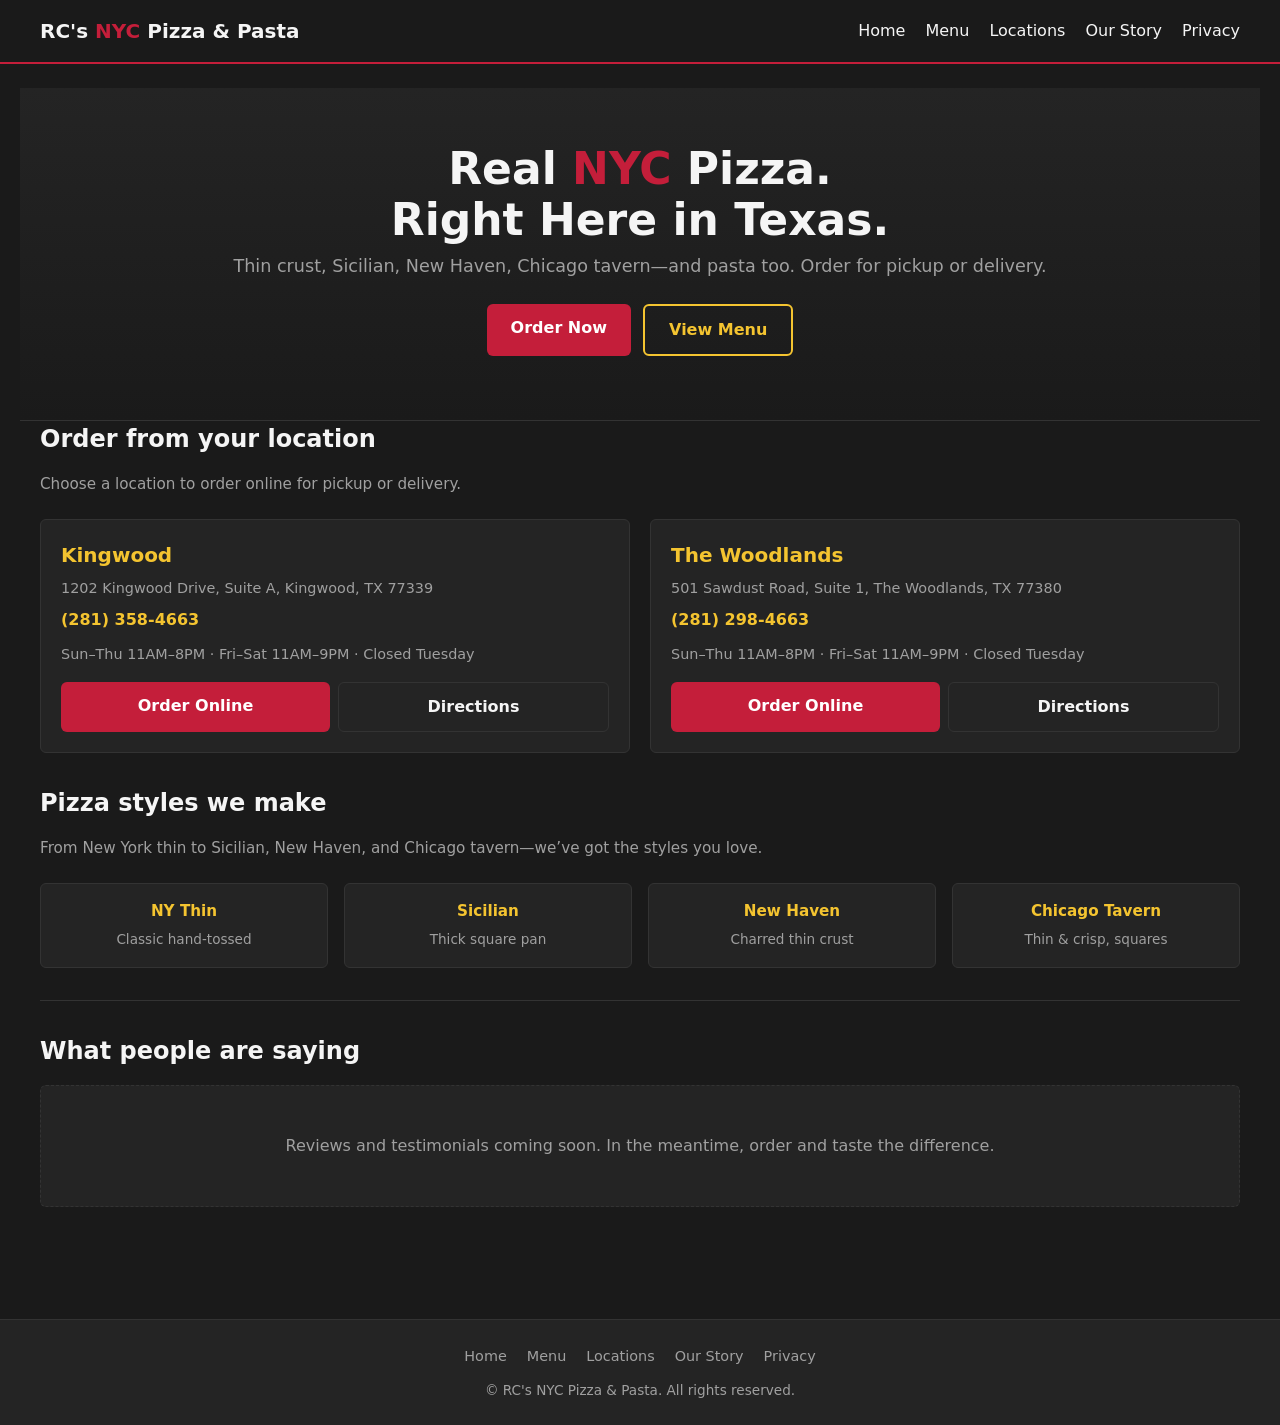
==== index.html @ 8e0afe94 "Refine .gitignore to exclude additional OS and cursor-related files" ====
<!DOCTYPE html>
<html lang="en">
<head>
  <meta charset="UTF-8">
  <meta name="viewport" content="width=device-width, initial-scale=1">
  <title>RC's NYC Pizza & Pasta | Authentic NYC-Style Pizza in Kingwood & The Woodlands, TX</title>
  <meta name="description" content="RC's NYC Pizza & Pasta serves authentic New York–style pizza, Sicilian, New Haven, and Chicago tavern-style in Kingwood and The Woodlands. Order online for pickup or delivery.">
  <link rel="canonical" href="https://rcsnycpizza.com/">
  <!-- Open Graph -->
  <meta property="og:type" content="website">
  <meta property="og:url" content="https://rcsnycpizza.com/">
  <meta property="og:title" content="RC's NYC Pizza & Pasta | NYC-Style Pizza in Kingwood & The Woodlands">
  <meta property="og:description" content="Authentic NYC-style pizza, Sicilian, New Haven & Chicago tavern-style. Order online in Kingwood and The Woodlands, TX.">
  <meta property="og:locale" content="en_US">
  <link rel="stylesheet" href="assets/css/styles.css">
  <script type="application/ld+json">
  {
    "@context": "https://schema.org",
    "@type": "Restaurant",
    "name": "RC's NYC Pizza & Pasta",
    "description": "Authentic NYC-style pizza and pasta in Kingwood and The Woodlands, Texas.",
    "url": "https://rcsnycpizza.com",
    "servesCuisine": "Italian",
    "hasMenu": "https://rcsnycpizza.com/menu.html",
    "sameAs": [],
    "location": [
      {
        "@type": "Place",
        "address": {
          "@type": "PostalAddress",
          "streetAddress": "1202 Kingwood Drive, Suite A",
          "addressLocality": "Kingwood",
          "addressRegion": "TX",
          "postalCode": "77339"
        },
        "telephone": "+1-281-358-4663"
      },
      {
        "@type": "Place",
        "address": {
          "@type": "PostalAddress",
          "streetAddress": "501 Sawdust Road, Suite 1",
          "addressLocality": "The Woodlands",
          "addressRegion": "TX",
          "postalCode": "77380"
        },
        "telephone": "+1-281-298-4663"
      }
    ]
  }
  </script>
</head>
<body>
  <header class="site-header">
    <div class="wrap">
      <div class="logo"><a href="index.html">RC's <span>NYC</span> Pizza & Pasta</a></div>
      <nav class="nav">
        <ul>
          <li><a href="index.html">Home</a></li>
          <li><a href="menu.html">Menu</a></li>
          <li><a href="locations.html">Locations</a></li>
          <li><a href="story.html">Our Story</a></li>
          <li><a href="privacy.html">Privacy</a></li>
        </ul>
      </nav>
    </div>
  </header>

  <main>
    <section class="hero">
      <div class="wrap">
        <h1>Real <span class="accent">NYC</span> Pizza.<br>Right Here in Texas.</h1>
        <p class="tagline">Thin crust, Sicilian, New Haven, Chicago tavern—and pasta too. Order for pickup or delivery.</p>
        <div class="cta-group">
          <a href="locations.html" class="btn btn-primary">Order Now</a>
          <a href="menu.html" class="btn btn-secondary">View Menu</a>
        </div>
      </div>
    </section>

    <div class="wrap">
      <h2 class="section-title">Order from your location</h2>
      <p class="section-subtitle">Choose a location to order online for pickup or delivery.</p>
      <div class="locations-grid">
        <article class="location-card">
          <h3>Kingwood</h3>
          <p class="address">1202 Kingwood Drive, Suite A, Kingwood, TX 77339</p>
          <p class="phone"><a href="tel:+12813584663">(281) 358-4663</a></p>
          <p class="hours">Sun–Thu 11AM–8PM · Fri–Sat 11AM–9PM · Closed Tuesday</p>
          <div class="actions">
            <a href="https://order.toasttab.com/online/rc-s-nyc-pizza-pasta-kingwood-1202-kingwood-drive-suite-a" class="btn btn-primary" target="_blank" rel="noopener">Order Online</a>
            <a href="https://www.google.com/maps/search/?api=1&query=1202+Kingwood+Drive+Suite+A+Kingwood+TX+77339" class="btn btn-outline" target="_blank" rel="noopener">Directions</a>
          </div>
        </article>
        <article class="location-card">
          <h3>The Woodlands</h3>
          <p class="address">501 Sawdust Road, Suite 1, The Woodlands, TX 77380</p>
          <p class="phone"><a href="tel:+12812984663">(281) 298-4663</a></p>
          <p class="hours">Sun–Thu 11AM–8PM · Fri–Sat 11AM–9PM · Closed Tuesday</p>
          <div class="actions">
            <a href="https://order.toasttab.com/" class="btn btn-primary" target="_blank" rel="noopener">Order Online</a>
            <a href="https://www.google.com/maps/search/?api=1&query=501+Sawdust+Road+Suite+1+The+Woodlands+TX+77380" class="btn btn-outline" target="_blank" rel="noopener">Directions</a>
          </div>
        </article>
      </div>

      <section class="pizza-styles">
        <h2 class="section-title">Pizza styles we make</h2>
        <p class="section-subtitle">From New York thin to Sicilian, New Haven, and Chicago tavern—we’ve got the styles you love.</p>
        <div class="pizza-styles-grid">
          <div class="pizza-style-card"><strong>NY Thin</strong><span>Classic hand-tossed</span></div>
          <div class="pizza-style-card"><strong>Sicilian</strong><span>Thick square pan</span></div>
          <div class="pizza-style-card"><strong>New Haven</strong><span>Charred thin crust</span></div>
          <div class="pizza-style-card"><strong>Chicago Tavern</strong><span>Thin & crisp, squares</span></div>
        </div>
      </section>

      <section class="reviews-section">
        <h2 class="section-title">What people are saying</h2>
        <div class="reviews-placeholder">
          <p>Reviews and testimonials coming soon. In the meantime, order and taste the difference.</p>
        </div>
      </section>
    </div>
  </main>

  <footer class="site-footer">
    <div class="wrap">
      <nav>
        <ul>
          <li><a href="index.html">Home</a></li>
          <li><a href="menu.html">Menu</a></li>
          <li><a href="locations.html">Locations</a></li>
          <li><a href="story.html">Our Story</a></li>
          <li><a href="privacy.html">Privacy</a></li>
        </ul>
      </nav>
      <p class="copy">© RC's NYC Pizza & Pasta. All rights reserved.</p>
    </div>
  </footer>
  <script src="assets/js/site.js"></script>
</body>
</html>
---- assets/css/styles.css ----
/* RC's NYC Pizza & Pasta - Static styles */
:root {
  --bg: #1a1a1a;
  --bg-card: #242424;
  --text: #f5f5f5;
  --text-muted: #a0a0a0;
  --red: #c41e3a;
  --red-hover: #e02545;
  --yellow: #f4c430;
  --yellow-dim: #c9a01f;
  --border: #333;
  --radius: 6px;
  --font: system-ui, -apple-system, "Segoe UI", Roboto, sans-serif;
}

*,
*::before,
*::after {
  box-sizing: border-box;
}

html {
  scroll-behavior: smooth;
}

body {
  margin: 0;
  font-family: var(--font);
  font-size: 1rem;
  line-height: 1.5;
  color: var(--text);
  background: var(--bg);
  -webkit-font-smoothing: antialiased;
}

img {
  max-width: 100%;
  height: auto;
  display: block;
}

a {
  color: var(--yellow);
  text-decoration: none;
}

a:hover {
  color: var(--yellow-dim);
  text-decoration: underline;
}

/* Layout */
.site-header {
  background: var(--bg);
  border-bottom: 2px solid var(--red);
  padding: 1rem 1.25rem;
  position: sticky;
  top: 0;
  z-index: 100;
}

.site-header .wrap {
  max-width: 1200px;
  margin: 0 auto;
  display: flex;
  align-items: center;
  justify-content: space-between;
  flex-wrap: wrap;
  gap: 0.75rem;
}

.logo {
  font-size: 1.25rem;
  font-weight: 700;
  color: var(--text);
}

.logo a {
  color: inherit;
  text-decoration: none;
}

.logo a:hover {
  color: var(--yellow);
  text-decoration: none;
}

.logo span {
  color: var(--red);
}

.nav ul {
  list-style: none;
  margin: 0;
  padding: 0;
  display: flex;
  flex-wrap: wrap;
  gap: 0.5rem 1.25rem;
}

.nav a {
  color: var(--text);
  font-weight: 500;
}

.nav a:hover {
  color: var(--yellow);
}

/* Main content */
main {
  min-height: 50vh;
  padding: 1.5rem 1.25rem 3rem;
}

.wrap {
  max-width: 1200px;
  margin: 0 auto;
}

/* Buttons */
.btn {
  display: inline-block;
  padding: 0.75rem 1.5rem;
  font-family: var(--font);
  font-size: 1rem;
  font-weight: 600;
  text-align: center;
  border: none;
  border-radius: var(--radius);
  cursor: pointer;
  transition: background 0.2s, color 0.2s;
}

.btn-primary {
  background: var(--red);
  color: #fff;
}

.btn-primary:hover {
  background: var(--red-hover);
  color: #fff;
  text-decoration: none;
}

.btn-secondary {
  background: transparent;
  color: var(--yellow);
  border: 2px solid var(--yellow);
}

.btn-secondary:hover {
  background: var(--yellow);
  color: var(--bg);
  text-decoration: none;
}

.btn-block {
  width: 100%;
}

/* Hero */
.hero {
  text-align: center;
  padding: 2.5rem 1rem 3rem;
  background: linear-gradient(180deg, var(--bg-card) 0%, var(--bg) 100%);
  border-bottom: 1px solid var(--border);
}

.hero h1 {
  margin: 0 0 0.5rem;
  font-size: clamp(1.75rem, 5vw, 2.75rem);
  font-weight: 800;
  line-height: 1.15;
  color: var(--text);
}

.hero h1 .accent {
  color: var(--red);
}

.hero .tagline {
  margin: 0 0 1.5rem;
  font-size: 1.1rem;
  color: var(--text-muted);
}

.hero .cta-group {
  display: flex;
  flex-wrap: wrap;
  gap: 0.75rem;
  justify-content: center;
}

.hero .cta-group .btn {
  min-width: 140px;
}

/* Section titles */
.section-title {
  margin: 0 0 1rem;
  font-size: 1.5rem;
  font-weight: 700;
  color: var(--text);
}

.section-subtitle {
  margin: 0 0 1.5rem;
  color: var(--text-muted);
  font-size: 0.95rem;
}

/* Location cards (home + locations page) */
.locations-grid {
  display: grid;
  gap: 1.25rem;
}

.location-card {
  background: var(--bg-card);
  border: 1px solid var(--border);
  border-radius: var(--radius);
  padding: 1.25rem;
}

.location-card h3 {
  margin: 0 0 0.5rem;
  font-size: 1.25rem;
  color: var(--yellow);
}

.location-card .address {
  margin: 0 0 0.5rem;
  color: var(--text-muted);
  font-size: 0.9rem;
}

.location-card .phone {
  margin: 0 0 0.75rem;
}

.location-card .phone a {
  color: var(--yellow);
  font-weight: 600;
}

.location-card .hours {
  margin: 0 0 1rem;
  font-size: 0.9rem;
  color: var(--text-muted);
}

.location-card .actions {
  display: flex;
  flex-wrap: wrap;
  gap: 0.5rem;
}

.location-card .actions .btn {
  flex: 1;
  min-width: 120px;
}

/* Pizza styles section */
.pizza-styles {
  padding: 2rem 0;
}

.pizza-styles-grid {
  display: grid;
  grid-template-columns: repeat(auto-fill, minmax(140px, 1fr));
  gap: 1rem;
}

.pizza-style-card {
  background: var(--bg-card);
  border: 1px solid var(--border);
  border-radius: var(--radius);
  padding: 1rem;
  text-align: center;
}

.pizza-style-card strong {
  display: block;
  color: var(--yellow);
  font-size: 0.95rem;
  margin-bottom: 0.25rem;
}

.pizza-style-card span {
  font-size: 0.85rem;
  color: var(--text-muted);
}

/* Reviews placeholder */
.reviews-section {
  padding: 2rem 0;
  border-top: 1px solid var(--border);
}

.reviews-placeholder {
  background: var(--bg-card);
  border: 1px dashed var(--border);
  border-radius: var(--radius);
  padding: 2rem;
  text-align: center;
  color: var(--text-muted);
}

/* Footer */
.site-footer {
  background: var(--bg-card);
  border-top: 1px solid var(--border);
  padding: 1.5rem 1.25rem;
  margin-top: 2rem;
}

.site-footer .wrap {
  max-width: 1200px;
  margin: 0 auto;
  text-align: center;
}

.site-footer nav {
  margin-bottom: 0.75rem;
}

.site-footer ul {
  list-style: none;
  margin: 0;
  padding: 0;
  display: flex;
  flex-wrap: wrap;
  justify-content: center;
  gap: 0.5rem 1.25rem;
}

.site-footer a {
  color: var(--text-muted);
  font-size: 0.9rem;
}

.site-footer a:hover {
  color: var(--yellow);
}

.site-footer .copy {
  font-size: 0.85rem;
  color: var(--text-muted);
  margin: 0;
}

/* Page title (inner pages) */
.page-title {
  margin: 0 0 0.5rem;
  font-size: clamp(1.5rem, 4vw, 2rem);
  font-weight: 700;
}

.page-intro {
  margin: 0 0 1.5rem;
  color: var(--text-muted);
  font-size: 1rem;
}

/* Menu page */
.menu-filters {
  display: flex;
  flex-wrap: wrap;
  gap: 0.5rem;
  margin-bottom: 1.5rem;
}

.menu-filters .btn {
  padding: 0.5rem 1rem;
  font-size: 0.9rem;
  background: var(--bg-card);
  color: var(--text);
  border: 1px solid var(--border);
}

.menu-filters .btn:hover,
.menu-filters .btn.active {
  background: var(--red);
  color: #fff;
  border-color: var(--red);
}

.menu-disclaimer {
  margin: 0 0 1.5rem;
  padding: 0.75rem 1rem;
  background: var(--bg-card);
  border-left: 4px solid var(--yellow);
  border-radius: var(--radius);
  font-size: 0.9rem;
  color: var(--text-muted);
}

.menu-grid {
  display: grid;
  gap: 1rem;
}

.menu-item {
  background: var(--bg-card);
  border: 1px solid var(--border);
  border-radius: var(--radius);
  padding: 1rem 1.25rem;
}

.menu-item h3 {
  margin: 0 0 0.35rem;
  font-size: 1.1rem;
  color: var(--text);
}

.menu-item .description {
  margin: 0;
  font-size: 0.9rem;
  color: var(--text-muted);
}

.menu-item .sizes {
  margin-top: 0.5rem;
  font-size: 0.85rem;
  color: var(--yellow-dim);
}

/* Locations page - directions link */
.locations-grid .btn-outline {
  background: transparent;
  color: var(--text);
  border: 1px solid var(--border);
}

.locations-grid .btn-outline:hover {
  background: var(--bg-card);
  color: var(--yellow);
  border-color: var(--yellow);
}

/* Story page */
.story-content {
  max-width: 720px;
}

.story-content p {
  margin: 0 0 1rem;
  color: var(--text);
}

.story-content .cta-block {
  margin-top: 2rem;
}

/* Privacy page */
.privacy-content {
  max-width: 720px;
}

.privacy-content h2 {
  font-size: 1.2rem;
  margin: 1.5rem 0 0.5rem;
  color: var(--text);
}

.privacy-content p,
.privacy-content ul {
  margin: 0 0 1rem;
  color: var(--text-muted);
  font-size: 0.95rem;
}

.privacy-content ul {
  padding-left: 1.25rem;
}

/* Utility */
.sr-only {
  position: absolute;
  width: 1px;
  height: 1px;
  padding: 0;
  margin: -1px;
  overflow: hidden;
  clip: rect(0, 0, 0, 0);
  white-space: nowrap;
  border: 0;
}

/* Responsive */
@media (min-width: 640px) {
  .locations-grid {
    grid-template-columns: repeat(2, 1fr);
  }

  .hero {
    padding: 3.5rem 1rem 4rem;
  }
}

@media (min-width: 768px) {
  .site-header .wrap {
    flex-wrap: nowrap;
  }

  .pizza-styles-grid {
    grid-template-columns: repeat(4, 1fr);
  }

  .menu-grid {
    grid-template-columns: repeat(2, 1fr);
  }
}
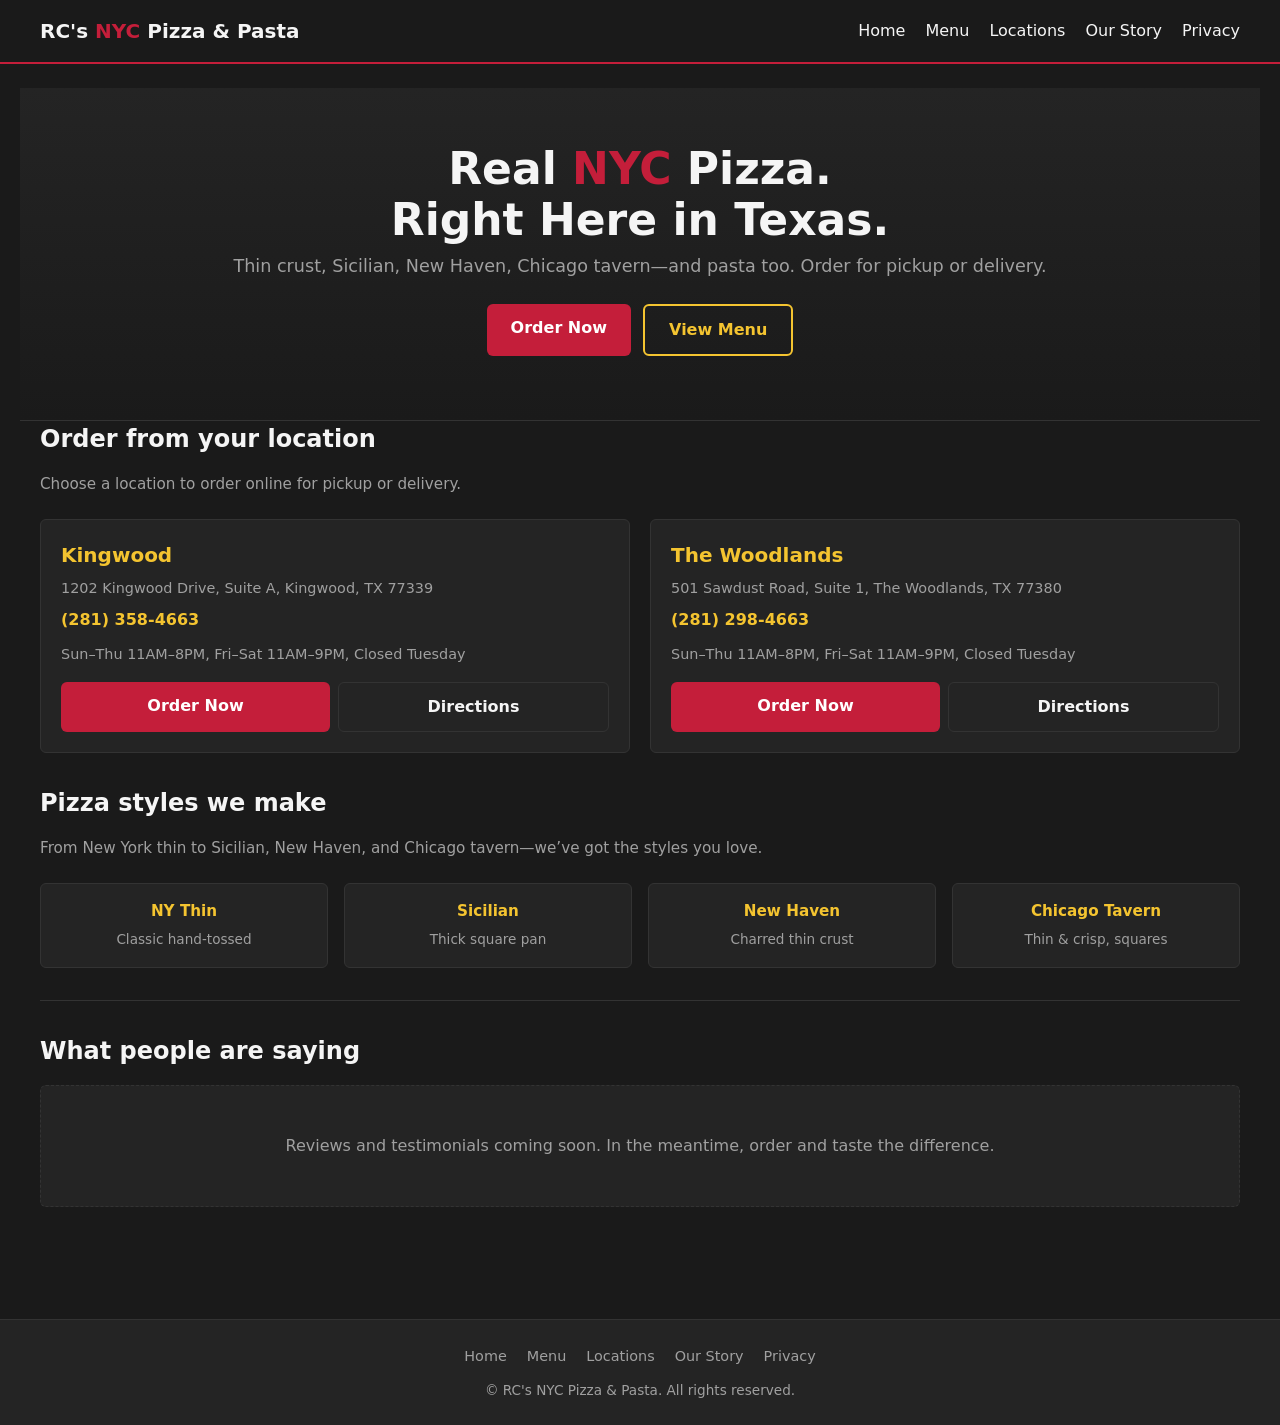
==== commit abe04825: "Refactor location section in index.html to use dynamic loading; added home.js for improved functiona" ====
--- a/index.html
+++ b/index.html
@@ -81,28 +81,7 @@
     <div class="wrap">
       <h2 class="section-title">Order from your location</h2>
       <p class="section-subtitle">Choose a location to order online for pickup or delivery.</p>
-      <div class="locations-grid">
-        <article class="location-card">
-          <h3>Kingwood</h3>
-          <p class="address">1202 Kingwood Drive, Suite A, Kingwood, TX 77339</p>
-          <p class="phone"><a href="tel:+12813584663">(281) 358-4663</a></p>
-          <p class="hours">Sun–Thu 11AM–8PM · Fri–Sat 11AM–9PM · Closed Tuesday</p>
-          <div class="actions">
-            <a href="https://order.toasttab.com/online/rc-s-nyc-pizza-pasta-kingwood-1202-kingwood-drive-suite-a" class="btn btn-primary" target="_blank" rel="noopener">Order Online</a>
-            <a href="https://www.google.com/maps/search/?api=1&query=1202+Kingwood+Drive+Suite+A+Kingwood+TX+77339" class="btn btn-outline" target="_blank" rel="noopener">Directions</a>
-          </div>
-        </article>
-        <article class="location-card">
-          <h3>The Woodlands</h3>
-          <p class="address">501 Sawdust Road, Suite 1, The Woodlands, TX 77380</p>
-          <p class="phone"><a href="tel:+12812984663">(281) 298-4663</a></p>
-          <p class="hours">Sun–Thu 11AM–8PM · Fri–Sat 11AM–9PM · Closed Tuesday</p>
-          <div class="actions">
-            <a href="https://order.toasttab.com/" class="btn btn-primary" target="_blank" rel="noopener">Order Online</a>
-            <a href="https://www.google.com/maps/search/?api=1&query=501+Sawdust+Road+Suite+1+The+Woodlands+TX+77380" class="btn btn-outline" target="_blank" rel="noopener">Directions</a>
-          </div>
-        </article>
-      </div>
+      <div id="home-locations" class="locations-grid"></div>
 
       <section class="pizza-styles">
         <h2 class="section-title">Pizza styles we make</h2>
@@ -139,5 +118,6 @@
     </div>
   </footer>
   <script src="assets/js/site.js"></script>
+  <script src="assets/js/home.js"></script>
 </body>
 </html>
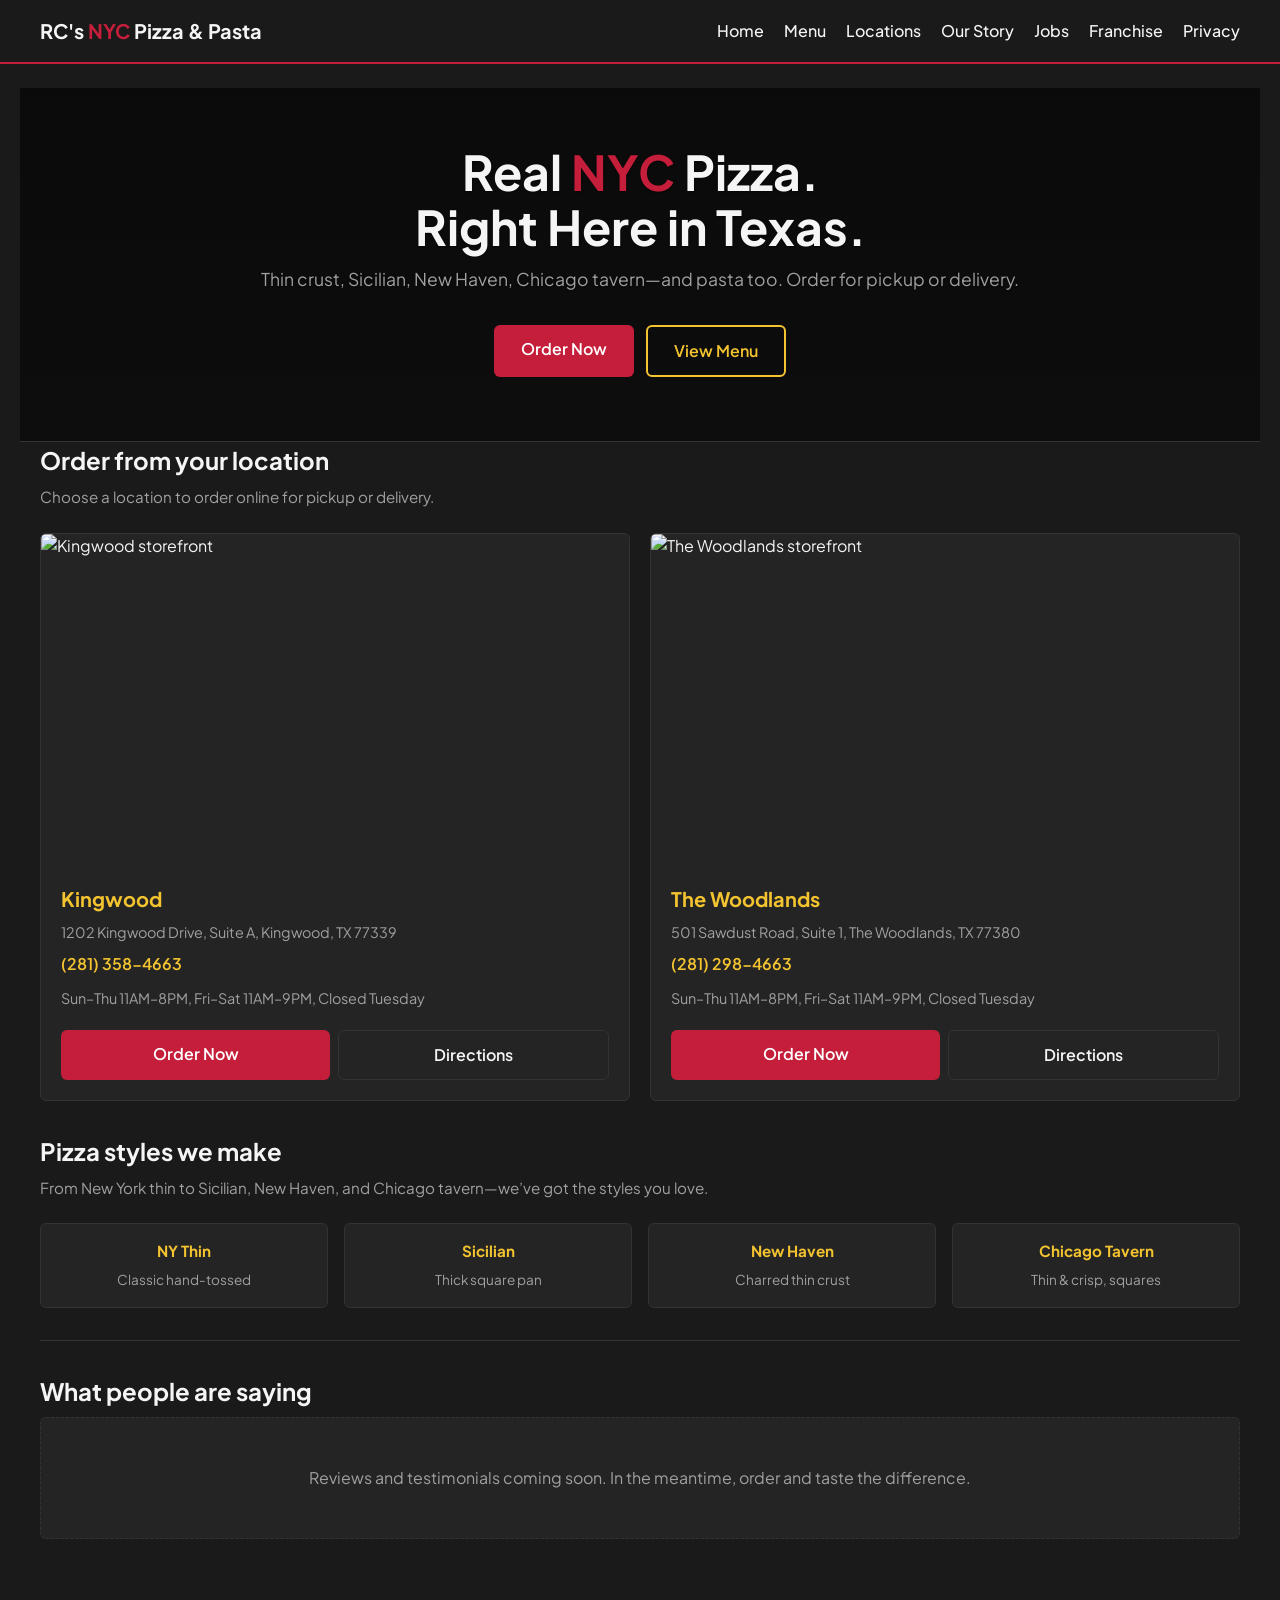
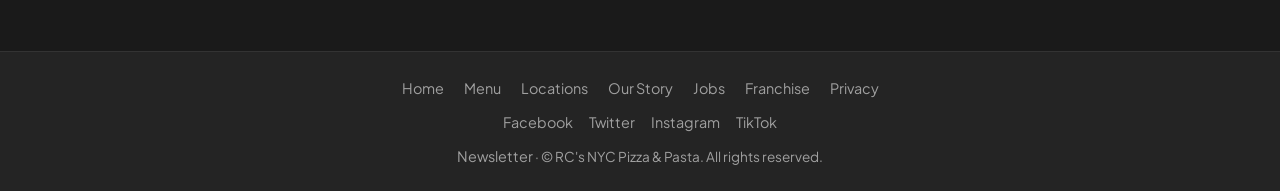
==== commit ce150a2d: "Enhance website structure and accessibility: added social media links, improved navigation with skip" ====
--- a/index.html
+++ b/index.html
@@ -12,6 +12,17 @@
   <meta property="og:title" content="RC's NYC Pizza & Pasta | NYC-Style Pizza in Kingwood & The Woodlands">
   <meta property="og:description" content="Authentic NYC-style pizza, Sicilian, New Haven & Chicago tavern-style. Order online in Kingwood and The Woodlands, TX.">
   <meta property="og:locale" content="en_US">
+  <meta property="og:image" content="https://rcsnycpizza.com/wp-content/uploads/2018/02/rcs-pizza-slice-1024x683.jpg">
+  <meta property="og:image:width" content="1024">
+  <meta property="og:image:height" content="683">
+  <meta name="twitter:card" content="summary_large_image">
+  <meta name="twitter:image" content="https://rcsnycpizza.com/wp-content/uploads/2018/02/rcs-pizza-slice-1024x683.jpg">
+  <link rel="preconnect" href="https://rcsnycpizza.com" crossorigin>
+  <link rel="icon" href="https://rcsnycpizza.com/wp-content/uploads/2022/08/logo-new-small-300x149.png" type="image/png">
+  <link rel="apple-touch-icon" href="https://rcsnycpizza.com/wp-content/uploads/2022/08/logo-new-small-300x149.png">
+  <link rel="preconnect" href="https://fonts.googleapis.com">
+  <link rel="preconnect" href="https://fonts.gstatic.com" crossorigin>
+  <link href="https://fonts.googleapis.com/css2?family=Plus+Jakarta+Sans:wght@400;600;700&display=swap" rel="stylesheet">
   <link rel="stylesheet" href="assets/css/styles.css">
   <script type="application/ld+json">
   {
@@ -22,7 +33,12 @@
     "url": "https://rcsnycpizza.com",
     "servesCuisine": "Italian",
     "hasMenu": "https://rcsnycpizza.com/menu.html",
-    "sameAs": [],
+    "sameAs": [
+    "https://www.facebook.com/RCSNYCPizza",
+    "https://twitter.com/rcspizza",
+    "https://instagram.com/rcsnycpizza",
+    "https://www.tiktok.com/@rcsnycpizza"
+  ],
     "location": [
       {
         "@type": "Place",
@@ -51,22 +67,26 @@
   </script>
 </head>
 <body>
+  <a href="#content" class="skip-link">Skip to content</a>
   <header class="site-header">
     <div class="wrap">
       <div class="logo"><a href="index.html">RC's <span>NYC</span> Pizza & Pasta</a></div>
-      <nav class="nav">
+      <button type="button" class="nav-toggle" aria-label="Toggle menu" aria-expanded="false" aria-controls="main-nav"></button>
+      <nav class="nav" id="main-nav" aria-label="Main navigation">
         <ul>
           <li><a href="index.html">Home</a></li>
           <li><a href="menu.html">Menu</a></li>
           <li><a href="locations.html">Locations</a></li>
           <li><a href="story.html">Our Story</a></li>
+          <li><a href="jobs.html">Jobs</a></li>
+          <li><a href="franchise.html">Franchise</a></li>
           <li><a href="privacy.html">Privacy</a></li>
         </ul>
       </nav>
     </div>
   </header>
 
-  <main>
+  <main id="content">
     <section class="hero">
       <div class="wrap">
         <h1>Real <span class="accent">NYC</span> Pizza.<br>Right Here in Texas.</h1>
@@ -111,10 +131,18 @@
           <li><a href="menu.html">Menu</a></li>
           <li><a href="locations.html">Locations</a></li>
           <li><a href="story.html">Our Story</a></li>
+          <li><a href="jobs.html">Jobs</a></li>
+          <li><a href="franchise.html">Franchise</a></li>
           <li><a href="privacy.html">Privacy</a></li>
         </ul>
       </nav>
-      <p class="copy">© RC's NYC Pizza & Pasta. All rights reserved.</p>
+      <div class="footer-social">
+        <a href="https://www.facebook.com/RCSNYCPizza" target="_blank" rel="noopener" aria-label="Facebook">Facebook</a>
+        <a href="https://twitter.com/rcspizza" target="_blank" rel="noopener" aria-label="Twitter">Twitter</a>
+        <a href="https://instagram.com/rcsnycpizza" target="_blank" rel="noopener" aria-label="Instagram">Instagram</a>
+        <a href="https://www.tiktok.com/@rcsnycpizza" target="_blank" rel="noopener" aria-label="TikTok">TikTok</a>
+      </div>
+      <p class="copy"><a href="#newsletter" class="newsletter-link">Newsletter</a> · © RC's NYC Pizza & Pasta. All rights reserved.</p>
     </div>
   </footer>
   <script src="assets/js/site.js"></script>
--- a/assets/css/styles.css
+++ b/assets/css/styles.css
@@ -10,7 +10,7 @@
   --yellow-dim: #c9a01f;
   --border: #333;
   --radius: 6px;
-  --font: system-ui, -apple-system, "Segoe UI", Roboto, sans-serif;
+  --font: "Plus Jakarta Sans", system-ui, -apple-system, "Segoe UI", Roboto, sans-serif;
 }
 
 *,
@@ -42,11 +42,38 @@
 a {
   color: var(--yellow);
   text-decoration: none;
+  transition: color 0.2s ease;
 }
 
 a:hover {
   color: var(--yellow-dim);
   text-decoration: underline;
+}
+
+a:focus-visible,
+button:focus-visible {
+  outline: 2px solid var(--yellow);
+  outline-offset: 2px;
+}
+
+/* Skip link - visible on focus for keyboard users */
+.skip-link {
+  position: absolute;
+  top: -3rem;
+  left: 1rem;
+  padding: 0.5rem 1rem;
+  background: var(--red);
+  color: #fff;
+  font-weight: 600;
+  z-index: 1000;
+  border-radius: var(--radius);
+  transition: top 0.2s ease;
+}
+
+.skip-link:focus {
+  top: 1rem;
+  outline: 2px solid var(--yellow);
+  outline-offset: 2px;
 }
 
 /* Layout */
@@ -105,6 +132,37 @@
 
 .nav a:hover {
   color: var(--yellow);
+}
+
+/* Hamburger toggle - hidden on desktop, 44px touch target on mobile */
+.nav-toggle {
+  display: none;
+  align-items: center;
+  justify-content: center;
+  width: 44px;
+  min-width: 44px;
+  height: 44px;
+  min-height: 44px;
+  padding: 0;
+  background: transparent;
+  border: 1px solid var(--border);
+  border-radius: var(--radius);
+  color: var(--text);
+  cursor: pointer;
+  flex-shrink: 0;
+}
+
+.nav-toggle:hover {
+  background: var(--bg-card);
+  color: var(--yellow);
+}
+
+.nav-toggle::before {
+  content: '';
+  width: 22px;
+  height: 2px;
+  background: currentColor;
+  box-shadow: 0 -6px 0 currentColor, 0 6px 0 currentColor;
 }
 
 /* Main content */
@@ -129,7 +187,7 @@
   border: none;
   border-radius: var(--radius);
   cursor: pointer;
-  transition: background 0.2s, color 0.2s;
+  transition: background 0.2s ease, color 0.2s ease, border-color 0.2s ease;
 }
 
 .btn-primary {
@@ -162,17 +220,19 @@
 /* Hero */
 .hero {
   text-align: center;
-  padding: 2.5rem 1rem 3rem;
-  background: linear-gradient(180deg, var(--bg-card) 0%, var(--bg) 100%);
+  padding: 3rem 1rem 4rem;
+  background: linear-gradient(180deg, rgba(0, 0, 0, 0.6) 0%, rgba(0, 0, 0, 0.5) 100%),
+    url("https://rcsnycpizza.com/wp-content/uploads/2018/02/rcs-pizza-slice-1024x683.jpg") center / cover no-repeat;
   border-bottom: 1px solid var(--border);
 }
 
 .hero h1 {
-  margin: 0 0 0.5rem;
-  font-size: clamp(1.75rem, 5vw, 2.75rem);
-  font-weight: 800;
+  margin: 0 0 0.75rem;
+  font-size: clamp(1.9rem, 5vw, 3rem);
+  font-weight: 700;
   line-height: 1.15;
   color: var(--text);
+  text-shadow: 0 1px 2px rgba(0, 0, 0, 0.5);
 }
 
 .hero h1 .accent {
@@ -180,9 +240,10 @@
 }
 
 .hero .tagline {
-  margin: 0 0 1.5rem;
+  margin: 0 0 2rem;
   font-size: 1.1rem;
   color: var(--text-muted);
+  text-shadow: 0 1px 2px rgba(0, 0, 0, 0.4);
 }
 
 .hero .cta-group {
@@ -198,7 +259,7 @@
 
 /* Section titles */
 .section-title {
-  margin: 0 0 1rem;
+  margin: 0 0 0.5rem;
   font-size: 1.5rem;
   font-weight: 700;
   color: var(--text);
@@ -220,7 +281,32 @@
   background: var(--bg-card);
   border: 1px solid var(--border);
   border-radius: var(--radius);
-  padding: 1.25rem;
+  padding: 0;
+  overflow: hidden;
+}
+
+.location-card > img {
+  width: 100%;
+  aspect-ratio: 16 / 9;
+  object-fit: cover;
+}
+
+.location-card > h3,
+.location-card > .address,
+.location-card > .phone,
+.location-card > .hours,
+.location-card > .actions {
+  padding-left: 1.25rem;
+  padding-right: 1.25rem;
+}
+
+.location-card > h3 {
+  padding-top: 1.25rem;
+}
+
+.location-card > .actions {
+  padding-top: 0.25rem;
+  padding-bottom: 1.25rem;
 }
 
 .location-card h3 {
@@ -348,6 +434,26 @@
   font-size: 0.85rem;
   color: var(--text-muted);
   margin: 0;
+}
+
+.footer-social {
+  display: flex;
+  flex-wrap: wrap;
+  justify-content: center;
+  gap: 0.5rem 1rem;
+  margin-bottom: 0.75rem;
+}
+
+.footer-social a {
+  font-size: 0.9rem;
+}
+
+.newsletter-link {
+  color: var(--text-muted);
+}
+
+.newsletter-link:hover {
+  color: var(--yellow);
 }
 
 /* Page title (inner pages) */
@@ -488,7 +594,50 @@
   border: 0;
 }
 
-/* Responsive */
+/* Responsive - mobile nav */
+@media (max-width: 767px) {
+  .nav-toggle {
+    display: flex;
+  }
+
+  .nav {
+    display: none;
+    position: absolute;
+    top: 100%;
+    left: 0;
+    right: 0;
+    background: var(--bg);
+    border-bottom: 1px solid var(--border);
+    padding: 1rem 1.25rem;
+    box-shadow: 0 4px 12px rgba(0, 0, 0, 0.3);
+  }
+
+  .nav.nav--open {
+    display: block;
+  }
+
+  .nav ul {
+    flex-direction: column;
+    gap: 0;
+  }
+
+  .nav li {
+    border-bottom: 1px solid var(--border);
+  }
+
+  .nav li:last-child {
+    border-bottom: 0;
+  }
+
+  .nav a {
+    display: flex;
+    align-items: center;
+    padding: 0.75rem 0;
+    min-height: 44px;
+    line-height: 1.3;
+  }
+}
+
 @media (min-width: 640px) {
   .locations-grid {
     grid-template-columns: repeat(2, 1fr);
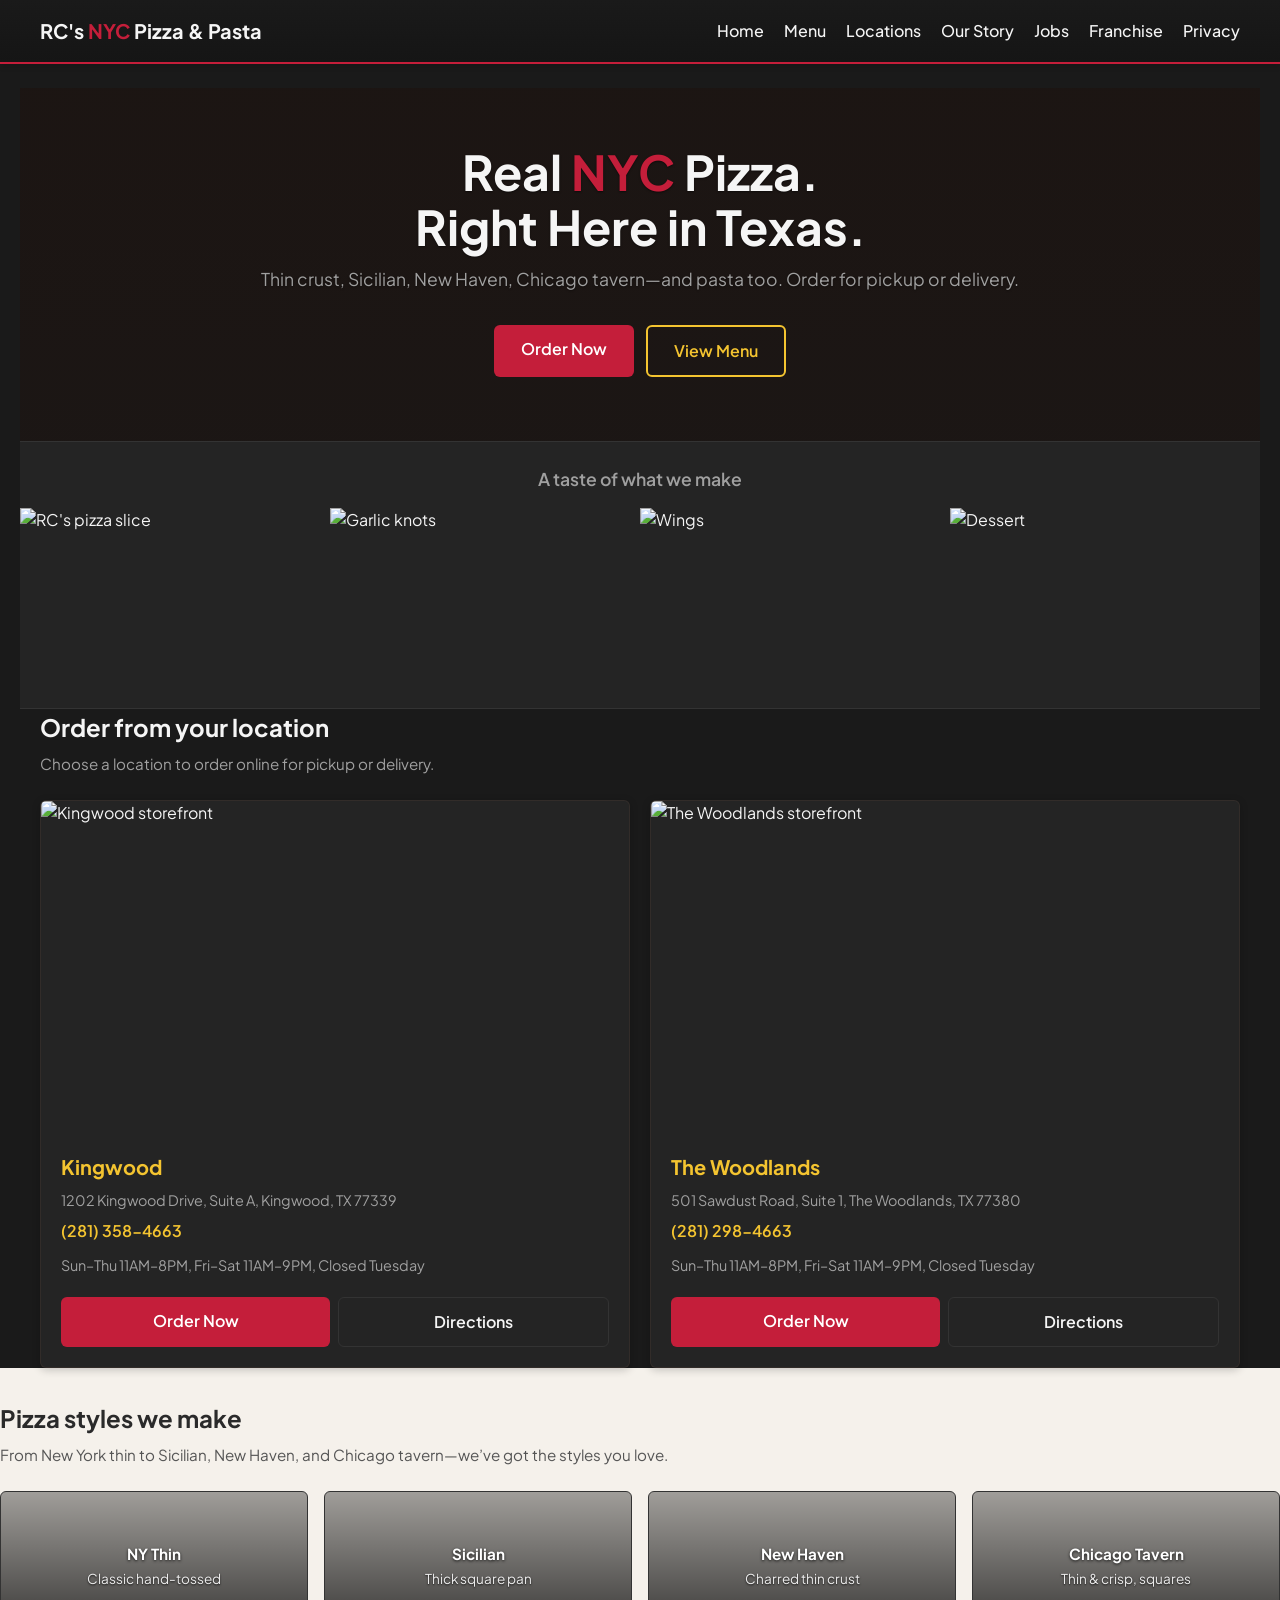
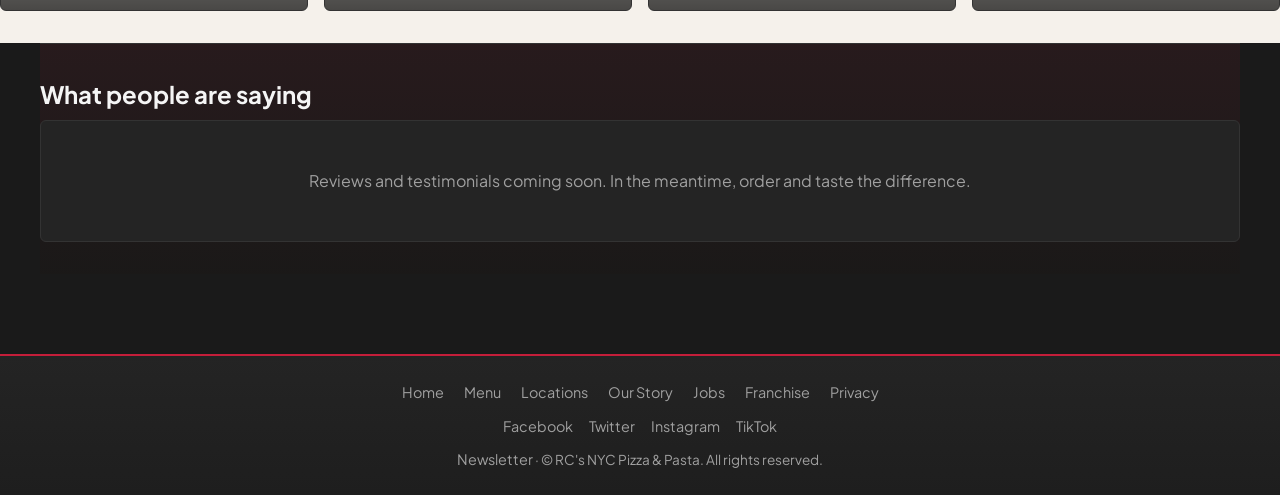
==== commit 2eacf387: "Add food image strip section and enhance styles for better layout" ====
--- a/index.html
+++ b/index.html
@@ -98,12 +98,22 @@
       </div>
     </section>
 
+    <section class="food-strip" aria-label="A taste of what we make">
+      <h2 class="food-strip-title">A taste of what we make</h2>
+      <div class="food-strip-grid">
+        <img src="https://rcsnycpizza.com/wp-content/uploads/2018/02/rcs-pizza-slice-1024x683.jpg" alt="RC's pizza slice" loading="lazy" decoding="async">
+        <img src="https://rcsnycpizza.com/wp-content/uploads/2018/02/garlic-knots.jpg" alt="Garlic knots" loading="lazy" decoding="async">
+        <img src="https://rcsnycpizza.com/wp-content/uploads/2018/02/wings.jpg" alt="Wings" loading="lazy" decoding="async">
+        <img src="https://rcsnycpizza.com/wp-content/uploads/2022/12/rcpizza-dessert.jpeg" alt="Dessert" loading="lazy" decoding="async">
+      </div>
+    </section>
+
     <div class="wrap">
       <h2 class="section-title">Order from your location</h2>
       <p class="section-subtitle">Choose a location to order online for pickup or delivery.</p>
       <div id="home-locations" class="locations-grid"></div>
 
-      <section class="pizza-styles">
+      <section class="pizza-styles section-alt">
         <h2 class="section-title">Pizza styles we make</h2>
         <p class="section-subtitle">From New York thin to Sicilian, New Haven, and Chicago tavern—we’ve got the styles you love.</p>
         <div class="pizza-styles-grid">
--- a/assets/css/styles.css
+++ b/assets/css/styles.css
@@ -11,6 +11,9 @@
   --border: #333;
   --radius: 6px;
   --font: "Plus Jakarta Sans", system-ui, -apple-system, "Segoe UI", Roboto, sans-serif;
+  --section-light: #f5f1eb;
+  --section-light-text: #2a2a2a;
+  --section-light-muted: #555;
 }
 
 *,
@@ -78,12 +81,13 @@
 
 /* Layout */
 .site-header {
-  background: var(--bg);
+  background: linear-gradient(180deg, var(--bg) 0%, #151515 100%);
   border-bottom: 2px solid var(--red);
   padding: 1rem 1.25rem;
   position: sticky;
   top: 0;
   z-index: 100;
+  box-shadow: 0 2px 6px rgba(0, 0, 0, 0.15);
 }
 
 .site-header .wrap {
@@ -221,7 +225,7 @@
 .hero {
   text-align: center;
   padding: 3rem 1rem 4rem;
-  background: linear-gradient(180deg, rgba(0, 0, 0, 0.6) 0%, rgba(0, 0, 0, 0.5) 100%),
+  background: linear-gradient(180deg, rgba(30, 15, 10, 0.45) 0%, rgba(30, 15, 10, 0.35) 100%),
     url("https://rcsnycpizza.com/wp-content/uploads/2018/02/rcs-pizza-slice-1024x683.jpg") center / cover no-repeat;
   border-bottom: 1px solid var(--border);
 }
@@ -257,6 +261,45 @@
   min-width: 140px;
 }
 
+/* Food image strip */
+.food-strip {
+  background: var(--bg-card);
+  padding: 1.5rem 0 0;
+  border-bottom: 1px solid var(--border);
+}
+
+.food-strip-title {
+  text-align: center;
+  margin: 0 0 1rem;
+  font-size: 1.1rem;
+  font-weight: 600;
+  color: var(--text-muted);
+}
+
+.food-strip-grid {
+  display: grid;
+  grid-template-columns: repeat(4, 1fr);
+  gap: 0;
+  max-width: 100%;
+}
+
+.food-strip-grid img {
+  width: 100%;
+  height: 200px;
+  object-fit: cover;
+  display: block;
+}
+
+@media (max-width: 767px) {
+  .food-strip-grid {
+    grid-template-columns: repeat(2, 1fr);
+  }
+
+  .food-strip-grid img {
+    height: 160px;
+  }
+}
+
 /* Section titles */
 .section-title {
   margin: 0 0 0.5rem;
@@ -279,10 +322,11 @@
 
 .location-card {
   background: var(--bg-card);
-  border: 1px solid var(--border);
+  border: 1px solid rgba(60, 50, 45, 0.6);
   border-radius: var(--radius);
   padding: 0;
   overflow: hidden;
+  box-shadow: 0 2px 8px rgba(0, 0, 0, 0.2);
 }
 
 .location-card > img {
@@ -347,6 +391,24 @@
   min-width: 120px;
 }
 
+/* Light section (alternating band) */
+.section-alt {
+  background: var(--section-light);
+  margin-left: calc(-50vw + 50%);
+  margin-right: calc(-50vw + 50%);
+  padding: 2rem 1.25rem 2.5rem;
+  padding-left: max(1.25rem, calc(50vw - 600px));
+  padding-right: max(1.25rem, calc(50vw - 600px));
+}
+
+.section-alt .section-title {
+  color: var(--section-light-text);
+}
+
+.section-alt .section-subtitle {
+  color: var(--section-light-muted);
+}
+
 /* Pizza styles section */
 .pizza-styles {
   padding: 2rem 0;
@@ -359,34 +421,63 @@
 }
 
 .pizza-style-card {
-  background: var(--bg-card);
+  border-radius: var(--radius);
+  padding: 1.25rem;
+  text-align: center;
+  min-height: 120px;
+  display: flex;
+  flex-direction: column;
+  justify-content: flex-end;
+  background-size: cover;
+  background-position: center;
+  background-repeat: no-repeat;
   border: 1px solid var(--border);
-  border-radius: var(--radius);
-  padding: 1rem;
-  text-align: center;
+}
+
+.pizza-style-card:nth-child(1) {
+  background-image: linear-gradient(180deg, rgba(0, 0, 0, 0.35) 0%, rgba(0, 0, 0, 0.7) 100%),
+    url("https://rcsnycpizza.com/wp-content/uploads/2018/02/rcs-pizza-slice-1024x683.jpg");
+}
+
+.pizza-style-card:nth-child(2) {
+  background-image: linear-gradient(180deg, rgba(0, 0, 0, 0.35) 0%, rgba(0, 0, 0, 0.7) 100%),
+    url("https://rcsnycpizza.com/wp-content/uploads/2018/02/RCs-Pizza-049-1024x683.jpg");
+}
+
+.pizza-style-card:nth-child(3) {
+  background-image: linear-gradient(180deg, rgba(0, 0, 0, 0.35) 0%, rgba(0, 0, 0, 0.7) 100%),
+    url("https://rcsnycpizza.com/wp-content/uploads/2018/02/RCs-Pizza-159-1024x683.jpg");
+}
+
+.pizza-style-card:nth-child(4) {
+  background-image: linear-gradient(180deg, rgba(0, 0, 0, 0.35) 0%, rgba(0, 0, 0, 0.7) 100%),
+    url("https://rcsnycpizza.com/wp-content/uploads/2018/02/RCs-Pizza-170-1024x683.jpg");
 }
 
 .pizza-style-card strong {
   display: block;
-  color: var(--yellow);
+  color: #fff;
   font-size: 0.95rem;
   margin-bottom: 0.25rem;
+  text-shadow: 0 1px 3px rgba(0, 0, 0, 0.8);
 }
 
 .pizza-style-card span {
   font-size: 0.85rem;
-  color: var(--text-muted);
+  color: rgba(255, 255, 255, 0.9);
+  text-shadow: 0 1px 2px rgba(0, 0, 0, 0.8);
 }
 
 /* Reviews placeholder */
 .reviews-section {
   padding: 2rem 0;
   border-top: 1px solid var(--border);
+  background: linear-gradient(180deg, rgba(196, 30, 58, 0.08) 0%, rgba(30, 15, 10, 0.12) 100%);
 }
 
 .reviews-placeholder {
   background: var(--bg-card);
-  border: 1px dashed var(--border);
+  border: 1px solid var(--border);
   border-radius: var(--radius);
   padding: 2rem;
   text-align: center;
@@ -395,8 +486,8 @@
 
 /* Footer */
 .site-footer {
-  background: var(--bg-card);
-  border-top: 1px solid var(--border);
+  background: linear-gradient(180deg, var(--bg-card) 0%, #1e1e1e 100%);
+  border-top: 2px solid var(--red);
   padding: 1.5rem 1.25rem;
   margin-top: 2rem;
 }
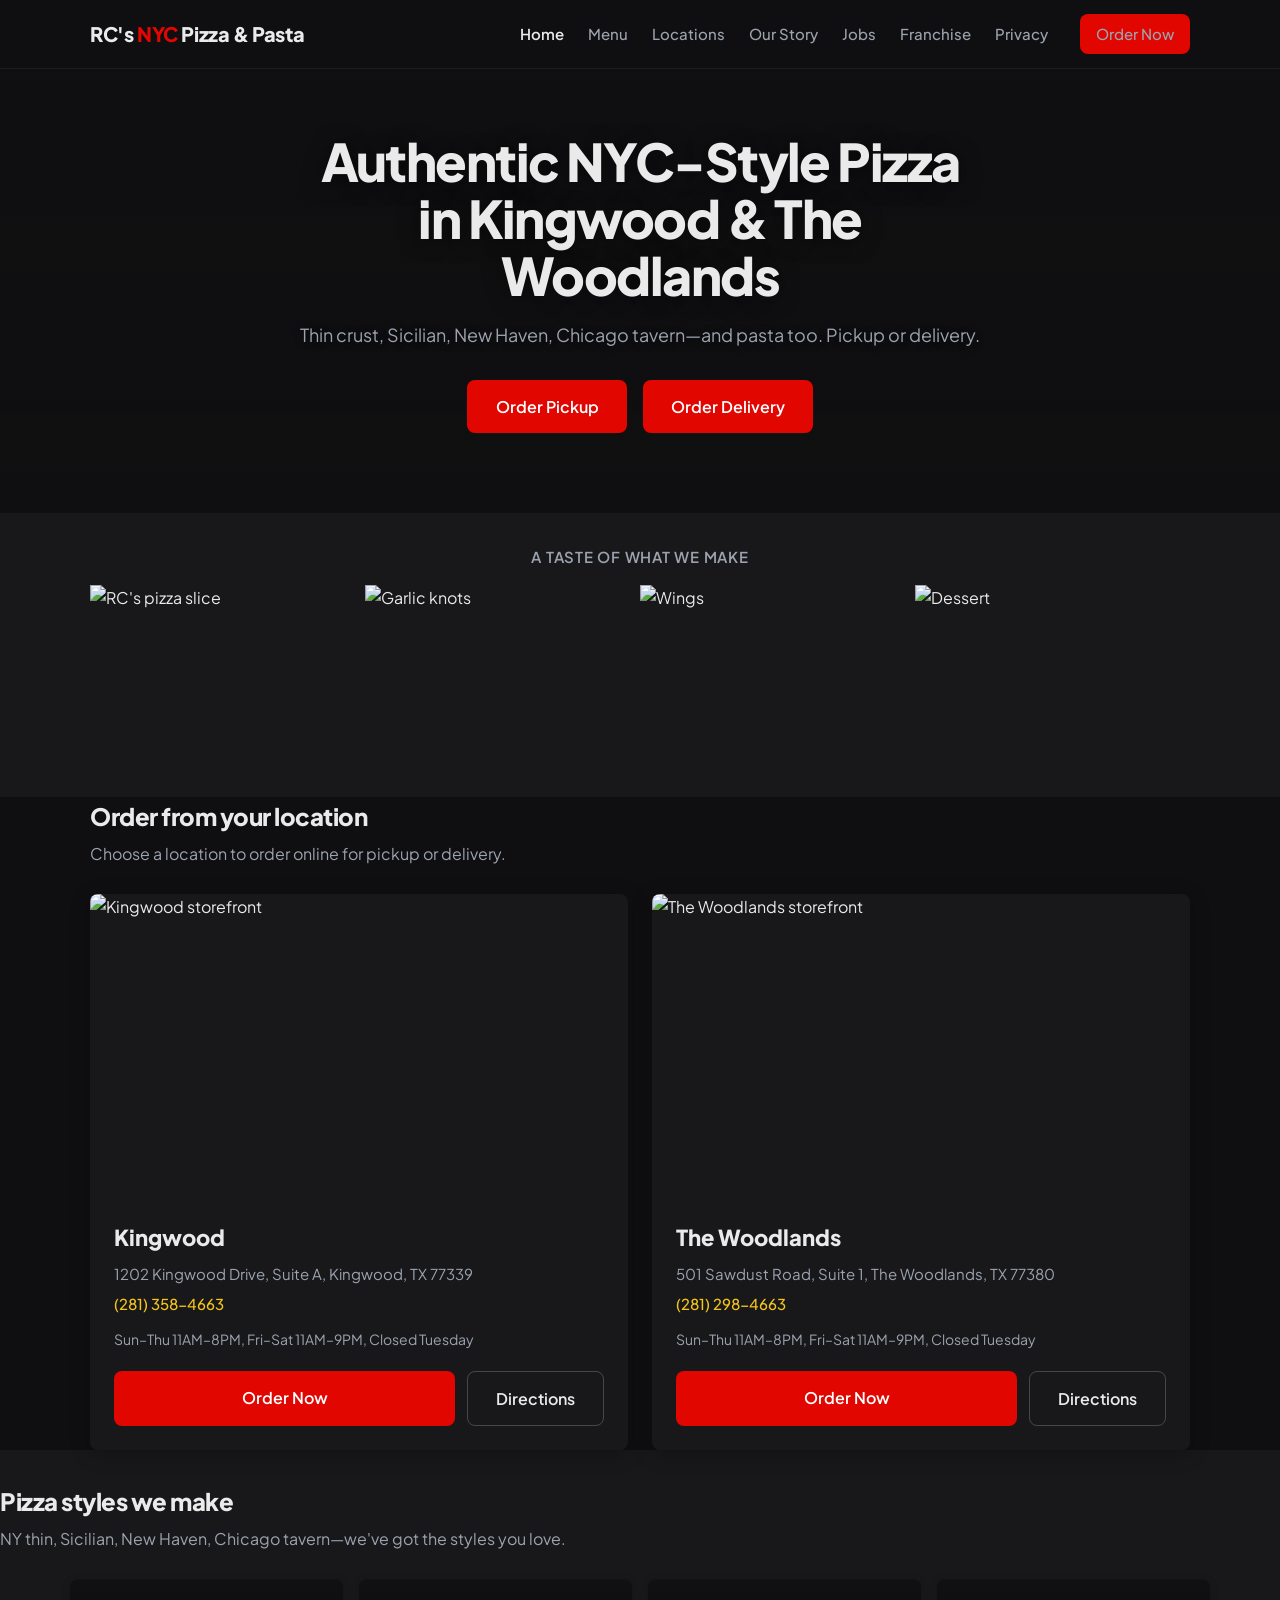
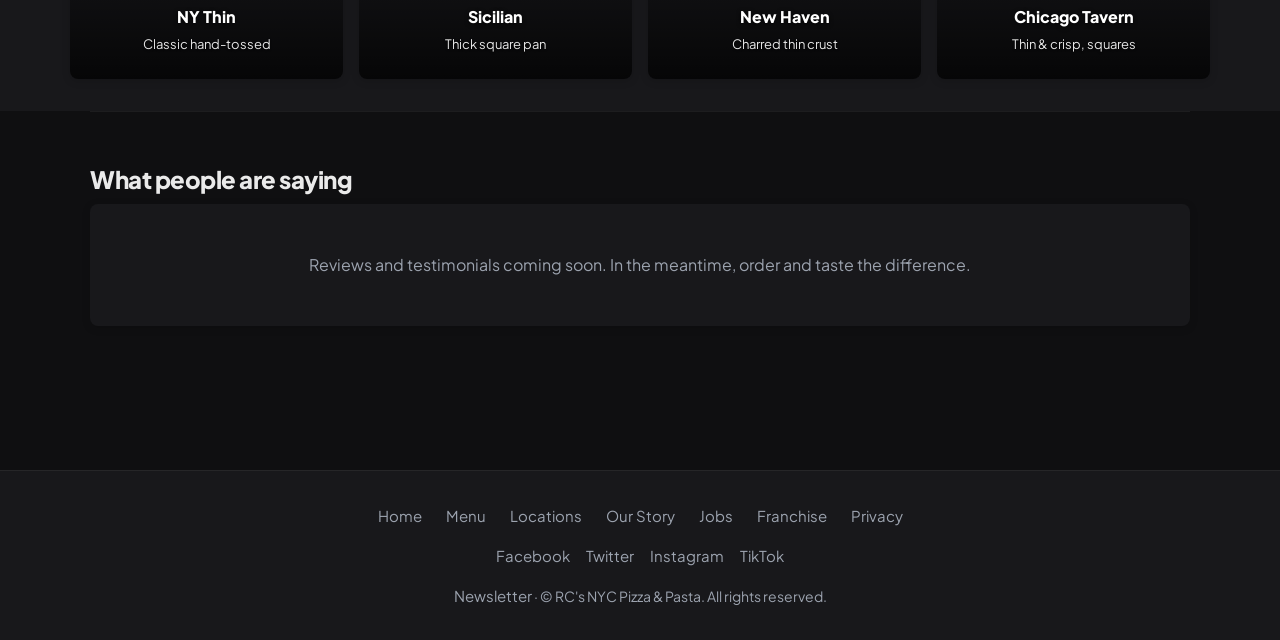
==== commit bcb3c197: "Update font weights, enhance navigation with active classes, and improve image handling across multi" ====
--- a/index.html
+++ b/index.html
@@ -6,7 +6,6 @@
   <title>RC's NYC Pizza & Pasta | Authentic NYC-Style Pizza in Kingwood & The Woodlands, TX</title>
   <meta name="description" content="RC's NYC Pizza & Pasta serves authentic New York–style pizza, Sicilian, New Haven, and Chicago tavern-style in Kingwood and The Woodlands. Order online for pickup or delivery.">
   <link rel="canonical" href="https://rcsnycpizza.com/">
-  <!-- Open Graph -->
   <meta property="og:type" content="website">
   <meta property="og:url" content="https://rcsnycpizza.com/">
   <meta property="og:title" content="RC's NYC Pizza & Pasta | NYC-Style Pizza in Kingwood & The Woodlands">
@@ -22,7 +21,7 @@
   <link rel="apple-touch-icon" href="https://rcsnycpizza.com/wp-content/uploads/2022/08/logo-new-small-300x149.png">
   <link rel="preconnect" href="https://fonts.googleapis.com">
   <link rel="preconnect" href="https://fonts.gstatic.com" crossorigin>
-  <link href="https://fonts.googleapis.com/css2?family=Plus+Jakarta+Sans:wght@400;600;700&display=swap" rel="stylesheet">
+  <link href="https://fonts.googleapis.com/css2?family=Plus+Jakarta+Sans:wght@400;600;700;800&display=swap" rel="stylesheet">
   <link rel="stylesheet" href="assets/css/styles.css">
   <script type="application/ld+json">
   {
@@ -34,11 +33,11 @@
     "servesCuisine": "Italian",
     "hasMenu": "https://rcsnycpizza.com/menu.html",
     "sameAs": [
-    "https://www.facebook.com/RCSNYCPizza",
-    "https://twitter.com/rcspizza",
-    "https://instagram.com/rcsnycpizza",
-    "https://www.tiktok.com/@rcsnycpizza"
-  ],
+      "https://www.facebook.com/RCSNYCPizza",
+      "https://twitter.com/rcspizza",
+      "https://instagram.com/rcsnycpizza",
+      "https://www.tiktok.com/@rcsnycpizza"
+    ],
     "location": [
       {
         "@type": "Place",
@@ -66,7 +65,7 @@
   }
   </script>
 </head>
-<body>
+<body class="page-home">
   <a href="#content" class="skip-link">Skip to content</a>
   <header class="site-header">
     <div class="wrap">
@@ -74,13 +73,14 @@
       <button type="button" class="nav-toggle" aria-label="Toggle menu" aria-expanded="false" aria-controls="main-nav"></button>
       <nav class="nav" id="main-nav" aria-label="Main navigation">
         <ul>
-          <li><a href="index.html">Home</a></li>
+          <li><a href="index.html" class="active">Home</a></li>
           <li><a href="menu.html">Menu</a></li>
           <li><a href="locations.html">Locations</a></li>
           <li><a href="story.html">Our Story</a></li>
           <li><a href="jobs.html">Jobs</a></li>
           <li><a href="franchise.html">Franchise</a></li>
           <li><a href="privacy.html">Privacy</a></li>
+          <li class="nav-cta"><a href="locations.html" class="btn btn-primary">Order Now</a></li>
         </ul>
       </nav>
     </div>
@@ -89,11 +89,11 @@
   <main id="content">
     <section class="hero">
       <div class="wrap">
-        <h1>Real <span class="accent">NYC</span> Pizza.<br>Right Here in Texas.</h1>
-        <p class="tagline">Thin crust, Sicilian, New Haven, Chicago tavern—and pasta too. Order for pickup or delivery.</p>
+        <h1>Authentic NYC-Style Pizza in Kingwood & The Woodlands</h1>
+        <p class="tagline">Thin crust, Sicilian, New Haven, Chicago tavern—and pasta too. Pickup or delivery.</p>
         <div class="cta-group">
-          <a href="locations.html" class="btn btn-primary">Order Now</a>
-          <a href="menu.html" class="btn btn-secondary">View Menu</a>
+          <a href="locations.html" class="btn btn-primary">Order Pickup</a>
+          <a href="locations.html" class="btn btn-primary">Order Delivery</a>
         </div>
       </div>
     </section>
@@ -101,10 +101,10 @@
     <section class="food-strip" aria-label="A taste of what we make">
       <h2 class="food-strip-title">A taste of what we make</h2>
       <div class="food-strip-grid">
-        <img src="https://rcsnycpizza.com/wp-content/uploads/2018/02/rcs-pizza-slice-1024x683.jpg" alt="RC's pizza slice" loading="lazy" decoding="async">
-        <img src="https://rcsnycpizza.com/wp-content/uploads/2018/02/garlic-knots.jpg" alt="Garlic knots" loading="lazy" decoding="async">
-        <img src="https://rcsnycpizza.com/wp-content/uploads/2018/02/wings.jpg" alt="Wings" loading="lazy" decoding="async">
-        <img src="https://rcsnycpizza.com/wp-content/uploads/2022/12/rcpizza-dessert.jpeg" alt="Dessert" loading="lazy" decoding="async">
+        <img src="https://rcsnycpizza.com/wp-content/uploads/2018/02/rcs-pizza-slice-1024x683.jpg" alt="RC's pizza slice" width="1024" height="683" loading="lazy" decoding="async">
+        <img src="https://rcsnycpizza.com/wp-content/uploads/2018/02/garlic-knots.jpg" alt="Garlic knots" width="600" height="732" loading="lazy" decoding="async">
+        <img src="https://rcsnycpizza.com/wp-content/uploads/2018/02/wings.jpg" alt="Wings" width="600" height="732" loading="lazy" decoding="async">
+        <img src="https://rcsnycpizza.com/wp-content/uploads/2022/12/rcpizza-dessert.jpeg" alt="Dessert" width="640" height="425" loading="lazy" decoding="async">
       </div>
     </section>
 
@@ -115,7 +115,7 @@
 
       <section class="pizza-styles section-alt">
         <h2 class="section-title">Pizza styles we make</h2>
-        <p class="section-subtitle">From New York thin to Sicilian, New Haven, and Chicago tavern—we’ve got the styles you love.</p>
+        <p class="section-subtitle">NY thin, Sicilian, New Haven, Chicago tavern—we've got the styles you love.</p>
         <div class="pizza-styles-grid">
           <div class="pizza-style-card"><strong>NY Thin</strong><span>Classic hand-tossed</span></div>
           <div class="pizza-style-card"><strong>Sicilian</strong><span>Thick square pan</span></div>
--- a/assets/css/styles.css
+++ b/assets/css/styles.css
@@ -1,19 +1,17 @@
-/* RC's NYC Pizza & Pasta - Static styles */
+/* RC's NYC Pizza & Pasta - Modern design system */
 :root {
-  --bg: #1a1a1a;
-  --bg-card: #242424;
-  --text: #f5f5f5;
-  --text-muted: #a0a0a0;
-  --red: #c41e3a;
-  --red-hover: #e02545;
-  --yellow: #f4c430;
-  --yellow-dim: #c9a01f;
-  --border: #333;
-  --radius: 6px;
+  --bg: #0f0f11;
+  --bg-card: #18181b;
+  --text: #eaeaea;
+  --text-muted: #9ca3af;
+  --red: #e10600;
+  --red-hover: #ff1a14;
+  --yellow: #f5c518;
+  --yellow-dim: #d4a80a;
+  --radius: 8px;
   --font: "Plus Jakarta Sans", system-ui, -apple-system, "Segoe UI", Roboto, sans-serif;
-  --section-light: #f5f1eb;
-  --section-light-text: #2a2a2a;
-  --section-light-muted: #555;
+  --shadow: 0 4px 20px rgba(0, 0, 0, 0.25);
+  --shadow-sm: 0 2px 8px rgba(0, 0, 0, 0.15);
 }
 
 *,
@@ -30,7 +28,8 @@
   margin: 0;
   font-family: var(--font);
   font-size: 1rem;
-  line-height: 1.5;
+  font-weight: 400;
+  line-height: 1.6;
   color: var(--text);
   background: var(--bg);
   -webkit-font-smoothing: antialiased;
@@ -50,7 +49,6 @@
 
 a:hover {
   color: var(--yellow-dim);
-  text-decoration: underline;
 }
 
 a:focus-visible,
@@ -59,7 +57,6 @@
   outline-offset: 2px;
 }
 
-/* Skip link - visible on focus for keyboard users */
 .skip-link {
   position: absolute;
   top: -3rem;
@@ -75,24 +72,29 @@
 
 .skip-link:focus {
   top: 1rem;
-  outline: 2px solid var(--yellow);
-  outline-offset: 2px;
 }
 
 /* Layout */
+.wrap {
+  max-width: 1140px;
+  margin: 0 auto;
+  padding: 0 1.25rem;
+}
+
+/* Header */
 .site-header {
-  background: linear-gradient(180deg, var(--bg) 0%, #151515 100%);
-  border-bottom: 2px solid var(--red);
-  padding: 1rem 1.25rem;
+  background: var(--bg);
+  padding: 0.875rem 1.25rem;
   position: sticky;
   top: 0;
   z-index: 100;
-  box-shadow: 0 2px 6px rgba(0, 0, 0, 0.15);
+  border-bottom: 1px solid rgba(255, 255, 255, 0.06);
 }
 
 .site-header .wrap {
-  max-width: 1200px;
+  max-width: 1140px;
   margin: 0 auto;
+  padding: 0 1.25rem;
   display: flex;
   align-items: center;
   justify-content: space-between;
@@ -102,8 +104,9 @@
 
 .logo {
   font-size: 1.25rem;
-  font-weight: 700;
-  color: var(--text);
+  font-weight: 800;
+  color: var(--text);
+  letter-spacing: -0.02em;
 }
 
 .logo a {
@@ -112,8 +115,7 @@
 }
 
 .logo a:hover {
-  color: var(--yellow);
-  text-decoration: none;
+  color: var(--text);
 }
 
 .logo span {
@@ -126,39 +128,46 @@
   padding: 0;
   display: flex;
   flex-wrap: wrap;
-  gap: 0.5rem 1.25rem;
+  align-items: center;
+  gap: 0.25rem 1.5rem;
 }
 
 .nav a {
-  color: var(--text);
+  color: var(--text-muted);
   font-weight: 500;
+  font-size: 0.9375rem;
+  padding: 0.5rem 0;
 }
 
 .nav a:hover {
-  color: var(--yellow);
-}
-
-/* Hamburger toggle - hidden on desktop, 44px touch target on mobile */
+  color: var(--text);
+}
+
+.nav a.active {
+  color: var(--text);
+  font-weight: 600;
+}
+
+.nav-cta {
+  margin-left: 0.5rem;
+}
+
+.nav-cta .btn {
+  padding: 0.5rem 1rem;
+  font-size: 0.9375rem;
+}
+
 .nav-toggle {
   display: none;
   align-items: center;
   justify-content: center;
   width: 44px;
-  min-width: 44px;
   height: 44px;
-  min-height: 44px;
   padding: 0;
   background: transparent;
-  border: 1px solid var(--border);
-  border-radius: var(--radius);
+  border: none;
   color: var(--text);
   cursor: pointer;
-  flex-shrink: 0;
-}
-
-.nav-toggle:hover {
-  background: var(--bg-card);
-  color: var(--yellow);
 }
 
 .nav-toggle::before {
@@ -169,21 +178,16 @@
   box-shadow: 0 -6px 0 currentColor, 0 6px 0 currentColor;
 }
 
-/* Main content */
+/* Main */
 main {
   min-height: 50vh;
-  padding: 1.5rem 1.25rem 3rem;
-}
-
-.wrap {
-  max-width: 1200px;
-  margin: 0 auto;
+  padding-bottom: 3rem;
 }
 
 /* Buttons */
 .btn {
   display: inline-block;
-  padding: 0.75rem 1.5rem;
+  padding: 0.875rem 1.75rem;
   font-family: var(--font);
   font-size: 1rem;
   font-weight: 600;
@@ -191,7 +195,11 @@
   border: none;
   border-radius: var(--radius);
   cursor: pointer;
-  transition: background 0.2s ease, color 0.2s ease, border-color 0.2s ease;
+  transition: background 0.2s ease, color 0.2s ease, transform 0.15s ease;
+}
+
+.btn:hover {
+  transform: translateY(-1px);
 }
 
 .btn-primary {
@@ -217,116 +225,128 @@
   text-decoration: none;
 }
 
-.btn-block {
-  width: 100%;
+.btn-outline {
+  background: transparent;
+  color: var(--text);
+  border: 1px solid rgba(255, 255, 255, 0.2);
+}
+
+.btn-outline:hover {
+  border-color: var(--text-muted);
+  color: var(--text);
+  text-decoration: none;
 }
 
 /* Hero */
 .hero {
   text-align: center;
-  padding: 3rem 1rem 4rem;
-  background: linear-gradient(180deg, rgba(30, 15, 10, 0.45) 0%, rgba(30, 15, 10, 0.35) 100%),
+  padding: 4rem 1.25rem 5rem;
+  background: linear-gradient(180deg, rgba(15, 15, 17, 0.75) 0%, rgba(15, 15, 17, 0.6) 100%),
     url("https://rcsnycpizza.com/wp-content/uploads/2018/02/rcs-pizza-slice-1024x683.jpg") center / cover no-repeat;
-  border-bottom: 1px solid var(--border);
+}
+
+.hero .wrap {
+  max-width: 720px;
 }
 
 .hero h1 {
-  margin: 0 0 0.75rem;
-  font-size: clamp(1.9rem, 5vw, 3rem);
-  font-weight: 700;
-  line-height: 1.15;
-  color: var(--text);
-  text-shadow: 0 1px 2px rgba(0, 0, 0, 0.5);
-}
-
-.hero h1 .accent {
-  color: var(--red);
+  margin: 0 0 1rem;
+  font-size: clamp(2rem, 5.5vw, 3.25rem);
+  font-weight: 800;
+  line-height: 1.1;
+  letter-spacing: -0.03em;
+  color: var(--text);
+  text-shadow: 0 2px 20px rgba(0, 0, 0, 0.5);
 }
 
 .hero .tagline {
   margin: 0 0 2rem;
-  font-size: 1.1rem;
-  color: var(--text-muted);
-  text-shadow: 0 1px 2px rgba(0, 0, 0, 0.4);
+  font-size: 1.125rem;
+  font-weight: 400;
+  line-height: 1.5;
+  color: var(--text-muted);
+  text-shadow: 0 1px 10px rgba(0, 0, 0, 0.4);
 }
 
 .hero .cta-group {
   display: flex;
   flex-wrap: wrap;
-  gap: 0.75rem;
+  gap: 1rem;
   justify-content: center;
 }
 
 .hero .cta-group .btn {
-  min-width: 140px;
-}
-
-/* Food image strip */
+  min-width: 160px;
+}
+
+/* Food strip - minimal */
 .food-strip {
   background: var(--bg-card);
-  padding: 1.5rem 0 0;
-  border-bottom: 1px solid var(--border);
+  padding: 2rem 0;
 }
 
 .food-strip-title {
   text-align: center;
   margin: 0 0 1rem;
-  font-size: 1.1rem;
+  font-size: 0.9375rem;
   font-weight: 600;
   color: var(--text-muted);
+  text-transform: uppercase;
+  letter-spacing: 0.05em;
 }
 
 .food-strip-grid {
   display: grid;
   grid-template-columns: repeat(4, 1fr);
   gap: 0;
-  max-width: 100%;
+  max-width: 1140px;
+  margin: 0 auto;
+  padding: 0 1.25rem;
 }
 
 .food-strip-grid img {
   width: 100%;
-  height: 200px;
+  height: 180px;
   object-fit: cover;
-  display: block;
 }
 
 @media (max-width: 767px) {
   .food-strip-grid {
     grid-template-columns: repeat(2, 1fr);
   }
-
   .food-strip-grid img {
-    height: 160px;
+    height: 140px;
   }
 }
 
 /* Section titles */
 .section-title {
-  margin: 0 0 0.5rem;
+  margin: 0 0 0.375rem;
   font-size: 1.5rem;
-  font-weight: 700;
+  font-weight: 800;
+  letter-spacing: -0.02em;
   color: var(--text);
 }
 
 .section-subtitle {
-  margin: 0 0 1.5rem;
-  color: var(--text-muted);
-  font-size: 0.95rem;
-}
-
-/* Location cards (home + locations page) */
+  margin: 0 0 1.75rem;
+  font-size: 1rem;
+  font-weight: 400;
+  color: var(--text-muted);
+  line-height: 1.5;
+}
+
+/* Location cards */
 .locations-grid {
   display: grid;
-  gap: 1.25rem;
+  gap: 1.5rem;
 }
 
 .location-card {
   background: var(--bg-card);
-  border: 1px solid rgba(60, 50, 45, 0.6);
   border-radius: var(--radius);
-  padding: 0;
   overflow: hidden;
-  box-shadow: 0 2px 8px rgba(0, 0, 0, 0.2);
+  box-shadow: var(--shadow);
 }
 
 .location-card > img {
@@ -340,166 +360,163 @@
 .location-card > .phone,
 .location-card > .hours,
 .location-card > .actions {
-  padding-left: 1.25rem;
-  padding-right: 1.25rem;
+  padding-left: 1.5rem;
+  padding-right: 1.5rem;
 }
 
 .location-card > h3 {
-  padding-top: 1.25rem;
-}
-
-.location-card > .actions {
-  padding-top: 0.25rem;
-  padding-bottom: 1.25rem;
-}
-
-.location-card h3 {
+  padding-top: 1.5rem;
   margin: 0 0 0.5rem;
-  font-size: 1.25rem;
-  color: var(--yellow);
+  font-size: 1.375rem;
+  font-weight: 800;
+  color: var(--text);
 }
 
 .location-card .address {
   margin: 0 0 0.5rem;
-  color: var(--text-muted);
-  font-size: 0.9rem;
+  font-size: 0.9375rem;
+  color: var(--text-muted);
+  line-height: 1.4;
 }
 
 .location-card .phone {
   margin: 0 0 0.75rem;
+  font-size: 0.9375rem;
 }
 
 .location-card .phone a {
   color: var(--yellow);
-  font-weight: 600;
+  font-weight: 500;
 }
 
 .location-card .hours {
-  margin: 0 0 1rem;
-  font-size: 0.9rem;
+  margin: 0 0 1.25rem;
+  font-size: 0.875rem;
   color: var(--text-muted);
 }
 
 .location-card .actions {
   display: flex;
   flex-wrap: wrap;
-  gap: 0.5rem;
-}
-
-.location-card .actions .btn {
+  gap: 0.75rem;
+  padding-bottom: 1.5rem;
+}
+
+.location-card .actions .btn-primary {
   flex: 1;
-  min-width: 120px;
-}
-
-/* Light section (alternating band) */
+  min-width: 140px;
+}
+
+.location-card .actions .btn-outline {
+  flex: 0 1 auto;
+}
+
+/* Section alt (light band) */
 .section-alt {
-  background: var(--section-light);
+  background: var(--bg-card);
   margin-left: calc(-50vw + 50%);
   margin-right: calc(-50vw + 50%);
-  padding: 2rem 1.25rem 2.5rem;
-  padding-left: max(1.25rem, calc(50vw - 600px));
-  padding-right: max(1.25rem, calc(50vw - 600px));
-}
-
-.section-alt .section-title {
-  color: var(--section-light-text);
-}
-
-.section-alt .section-subtitle {
-  color: var(--section-light-muted);
-}
-
-/* Pizza styles section */
+  padding: 3rem 1.25rem;
+  padding-left: max(1.25rem, calc(50vw - 570px));
+  padding-right: max(1.25rem, calc(50vw - 570px));
+}
+
 .pizza-styles {
   padding: 2rem 0;
 }
 
 .pizza-styles-grid {
   display: grid;
-  grid-template-columns: repeat(auto-fill, minmax(140px, 1fr));
+  grid-template-columns: repeat(4, 1fr);
   gap: 1rem;
+  max-width: 1140px;
+  margin: 0 auto;
 }
 
 .pizza-style-card {
   border-radius: var(--radius);
-  padding: 1.25rem;
+  padding: 1.5rem 1rem;
   text-align: center;
-  min-height: 120px;
+  min-height: 100px;
   display: flex;
   flex-direction: column;
   justify-content: flex-end;
   background-size: cover;
   background-position: center;
-  background-repeat: no-repeat;
-  border: 1px solid var(--border);
+  box-shadow: var(--shadow-sm);
 }
 
 .pizza-style-card:nth-child(1) {
-  background-image: linear-gradient(180deg, rgba(0, 0, 0, 0.35) 0%, rgba(0, 0, 0, 0.7) 100%),
+  background-image: linear-gradient(180deg, rgba(0,0,0,0.3) 0%, rgba(0,0,0,0.75) 100%),
     url("https://rcsnycpizza.com/wp-content/uploads/2018/02/rcs-pizza-slice-1024x683.jpg");
 }
-
 .pizza-style-card:nth-child(2) {
-  background-image: linear-gradient(180deg, rgba(0, 0, 0, 0.35) 0%, rgba(0, 0, 0, 0.7) 100%),
+  background-image: linear-gradient(180deg, rgba(0,0,0,0.3) 0%, rgba(0,0,0,0.75) 100%),
     url("https://rcsnycpizza.com/wp-content/uploads/2018/02/RCs-Pizza-049-1024x683.jpg");
 }
-
 .pizza-style-card:nth-child(3) {
-  background-image: linear-gradient(180deg, rgba(0, 0, 0, 0.35) 0%, rgba(0, 0, 0, 0.7) 100%),
+  background-image: linear-gradient(180deg, rgba(0,0,0,0.3) 0%, rgba(0,0,0,0.75) 100%),
     url("https://rcsnycpizza.com/wp-content/uploads/2018/02/RCs-Pizza-159-1024x683.jpg");
 }
-
 .pizza-style-card:nth-child(4) {
-  background-image: linear-gradient(180deg, rgba(0, 0, 0, 0.35) 0%, rgba(0, 0, 0, 0.7) 100%),
+  background-image: linear-gradient(180deg, rgba(0,0,0,0.3) 0%, rgba(0,0,0,0.75) 100%),
     url("https://rcsnycpizza.com/wp-content/uploads/2018/02/RCs-Pizza-170-1024x683.jpg");
 }
 
 .pizza-style-card strong {
   display: block;
+  font-size: 1rem;
+  font-weight: 800;
   color: #fff;
-  font-size: 0.95rem;
+  text-shadow: 0 1px 4px rgba(0,0,0,0.8);
   margin-bottom: 0.25rem;
-  text-shadow: 0 1px 3px rgba(0, 0, 0, 0.8);
 }
 
 .pizza-style-card span {
-  font-size: 0.85rem;
-  color: rgba(255, 255, 255, 0.9);
-  text-shadow: 0 1px 2px rgba(0, 0, 0, 0.8);
-}
-
-/* Reviews placeholder */
+  font-size: 0.8125rem;
+  color: rgba(255,255,255,0.9);
+  text-shadow: 0 1px 2px rgba(0,0,0,0.8);
+}
+
+.section-alt .section-title {
+  color: var(--text);
+}
+
+.section-alt .section-subtitle {
+  color: var(--text-muted);
+}
+
+/* Reviews */
 .reviews-section {
-  padding: 2rem 0;
-  border-top: 1px solid var(--border);
-  background: linear-gradient(180deg, rgba(196, 30, 58, 0.08) 0%, rgba(30, 15, 10, 0.12) 100%);
+  padding: 3rem 0;
+  border-top: 1px solid rgba(255,255,255,0.06);
 }
 
 .reviews-placeholder {
   background: var(--bg-card);
-  border: 1px solid var(--border);
   border-radius: var(--radius);
   padding: 2rem;
   text-align: center;
   color: var(--text-muted);
+  box-shadow: var(--shadow-sm);
 }
 
 /* Footer */
 .site-footer {
-  background: linear-gradient(180deg, var(--bg-card) 0%, #1e1e1e 100%);
-  border-top: 2px solid var(--red);
-  padding: 1.5rem 1.25rem;
-  margin-top: 2rem;
+  background: var(--bg-card);
+  padding: 2rem 1.25rem;
+  margin-top: 3rem;
+  border-top: 1px solid rgba(255,255,255,0.06);
 }
 
 .site-footer .wrap {
-  max-width: 1200px;
+  max-width: 1140px;
   margin: 0 auto;
   text-align: center;
 }
 
 .site-footer nav {
-  margin-bottom: 0.75rem;
+  margin-bottom: 1rem;
 }
 
 .site-footer ul {
@@ -509,12 +526,12 @@
   display: flex;
   flex-wrap: wrap;
   justify-content: center;
-  gap: 0.5rem 1.25rem;
+  gap: 0.5rem 1.5rem;
 }
 
 .site-footer a {
   color: var(--text-muted);
-  font-size: 0.9rem;
+  font-size: 0.9375rem;
 }
 
 .site-footer a:hover {
@@ -522,7 +539,7 @@
 }
 
 .site-footer .copy {
-  font-size: 0.85rem;
+  font-size: 0.875rem;
   color: var(--text-muted);
   margin: 0;
 }
@@ -532,48 +549,53 @@
   flex-wrap: wrap;
   justify-content: center;
   gap: 0.5rem 1rem;
-  margin-bottom: 0.75rem;
+  margin-bottom: 1rem;
 }
 
 .footer-social a {
-  font-size: 0.9rem;
-}
-
-.newsletter-link {
-  color: var(--text-muted);
-}
-
-.newsletter-link:hover {
-  color: var(--yellow);
+  font-size: 0.9375rem;
 }
 
 /* Page title (inner pages) */
 .page-title {
   margin: 0 0 0.5rem;
-  font-size: clamp(1.5rem, 4vw, 2rem);
-  font-weight: 700;
+  font-size: clamp(1.75rem, 4vw, 2.25rem);
+  font-weight: 800;
+  letter-spacing: -0.02em;
+  color: var(--text);
 }
 
 .page-intro {
+  margin: 0 0 2rem;
+  font-size: 1.0625rem;
+  line-height: 1.6;
+  color: var(--text-muted);
+}
+
+/* Menu page */
+.menu-disclaimer {
   margin: 0 0 1.5rem;
-  color: var(--text-muted);
-  font-size: 1rem;
-}
-
-/* Menu page */
+  padding: 0.875rem 1.25rem;
+  background: var(--bg-card);
+  border-radius: var(--radius);
+  font-size: 0.9375rem;
+  color: var(--text-muted);
+  border-left: 4px solid var(--yellow);
+}
+
 .menu-filters {
   display: flex;
   flex-wrap: wrap;
   gap: 0.5rem;
-  margin-bottom: 1.5rem;
+  margin-bottom: 1.75rem;
 }
 
 .menu-filters .btn {
   padding: 0.5rem 1rem;
-  font-size: 0.9rem;
+  font-size: 0.9375rem;
   background: var(--bg-card);
-  color: var(--text);
-  border: 1px solid var(--border);
+  color: var(--text-muted);
+  border: 1px solid rgba(255,255,255,0.1);
 }
 
 .menu-filters .btn:hover,
@@ -583,96 +605,89 @@
   border-color: var(--red);
 }
 
-.menu-disclaimer {
-  margin: 0 0 1.5rem;
-  padding: 0.75rem 1rem;
-  background: var(--bg-card);
-  border-left: 4px solid var(--yellow);
-  border-radius: var(--radius);
-  font-size: 0.9rem;
-  color: var(--text-muted);
-}
-
 .menu-grid {
   display: grid;
   gap: 1rem;
 }
 
+.menu-category {
+  margin-bottom: 2.5rem;
+}
+
+.menu-category:first-child {
+  margin-top: 0;
+}
+
+.menu-category-title {
+  margin: 0 0 1rem;
+  padding-bottom: 0.5rem;
+  font-size: 1.25rem;
+  font-weight: 800;
+  letter-spacing: -0.02em;
+  color: var(--text);
+  border-bottom: 2px solid var(--red);
+}
+
 .menu-item {
   background: var(--bg-card);
-  border: 1px solid var(--border);
   border-radius: var(--radius);
-  padding: 1rem 1.25rem;
+  padding: 1.25rem 1.5rem;
+  box-shadow: var(--shadow-sm);
 }
 
 .menu-item h3 {
-  margin: 0 0 0.35rem;
-  font-size: 1.1rem;
+  margin: 0 0 0.25rem;
+  font-size: 1.0625rem;
+  font-weight: 700;
   color: var(--text);
 }
 
 .menu-item .description {
   margin: 0;
-  font-size: 0.9rem;
-  color: var(--text-muted);
+  font-size: 0.9375rem;
+  color: var(--text-muted);
+  line-height: 1.45;
 }
 
 .menu-item .sizes {
   margin-top: 0.5rem;
-  font-size: 0.85rem;
-  color: var(--yellow-dim);
-}
-
-/* Locations page - directions link */
-.locations-grid .btn-outline {
-  background: transparent;
-  color: var(--text);
-  border: 1px solid var(--border);
-}
-
-.locations-grid .btn-outline:hover {
-  background: var(--bg-card);
-  color: var(--yellow);
-  border-color: var(--yellow);
-}
-
-/* Story page */
-.story-content {
-  max-width: 720px;
-}
-
-.story-content p {
-  margin: 0 0 1rem;
-  color: var(--text);
+  font-size: 0.875rem;
+  color: var(--text-muted);
+}
+
+/* Story / Privacy content */
+.story-content,
+.privacy-content {
+  max-width: 680px;
+}
+
+.story-content p,
+.privacy-content p {
+  margin: 0 0 1.25rem;
+  color: var(--text);
+  line-height: 1.6;
 }
 
 .story-content .cta-block {
   margin-top: 2rem;
-}
-
-/* Privacy page */
-.privacy-content {
-  max-width: 720px;
+  display: flex;
+  flex-wrap: wrap;
+  gap: 0.75rem;
 }
 
 .privacy-content h2 {
-  font-size: 1.2rem;
-  margin: 1.5rem 0 0.5rem;
-  color: var(--text);
-}
-
-.privacy-content p,
+  font-size: 1.125rem;
+  font-weight: 700;
+  margin: 2rem 0 0.5rem;
+  color: var(--text);
+}
+
 .privacy-content ul {
-  margin: 0 0 1rem;
-  color: var(--text-muted);
-  font-size: 0.95rem;
-}
-
-.privacy-content ul {
-  padding-left: 1.25rem;
-}
-
-/* Utility */
+  margin: 0 0 1.25rem;
+  padding-left: 1.5rem;
+  color: var(--text-muted);
+}
+
 .sr-only {
   position: absolute;
   width: 1px;
@@ -680,12 +695,12 @@
   padding: 0;
   margin: -1px;
   overflow: hidden;
-  clip: rect(0, 0, 0, 0);
+  clip: rect(0,0,0,0);
   white-space: nowrap;
   border: 0;
 }
 
-/* Responsive - mobile nav */
+/* Responsive */
 @media (max-width: 767px) {
   .nav-toggle {
     display: flex;
@@ -698,9 +713,9 @@
     left: 0;
     right: 0;
     background: var(--bg);
-    border-bottom: 1px solid var(--border);
     padding: 1rem 1.25rem;
-    box-shadow: 0 4px 12px rgba(0, 0, 0, 0.3);
+    border-bottom: 1px solid rgba(255,255,255,0.06);
+    box-shadow: var(--shadow);
   }
 
   .nav.nav--open {
@@ -713,7 +728,7 @@
   }
 
   .nav li {
-    border-bottom: 1px solid var(--border);
+    border-bottom: 1px solid rgba(255,255,255,0.06);
   }
 
   .nav li:last-child {
@@ -721,11 +736,19 @@
   }
 
   .nav a {
-    display: flex;
-    align-items: center;
-    padding: 0.75rem 0;
+    display: block;
+    padding: 0.875rem 0;
     min-height: 44px;
     line-height: 1.3;
+  }
+
+  .nav-cta {
+    margin-left: 0;
+    margin-top: 0.5rem;
+  }
+
+  .pizza-styles-grid {
+    grid-template-columns: repeat(2, 1fr);
   }
 }
 
@@ -733,21 +756,12 @@
   .locations-grid {
     grid-template-columns: repeat(2, 1fr);
   }
-
-  .hero {
-    padding: 3.5rem 1rem 4rem;
-  }
 }
 
 @media (min-width: 768px) {
   .site-header .wrap {
     flex-wrap: nowrap;
   }
-
-  .pizza-styles-grid {
-    grid-template-columns: repeat(4, 1fr);
-  }
-
   .menu-grid {
     grid-template-columns: repeat(2, 1fr);
   }
